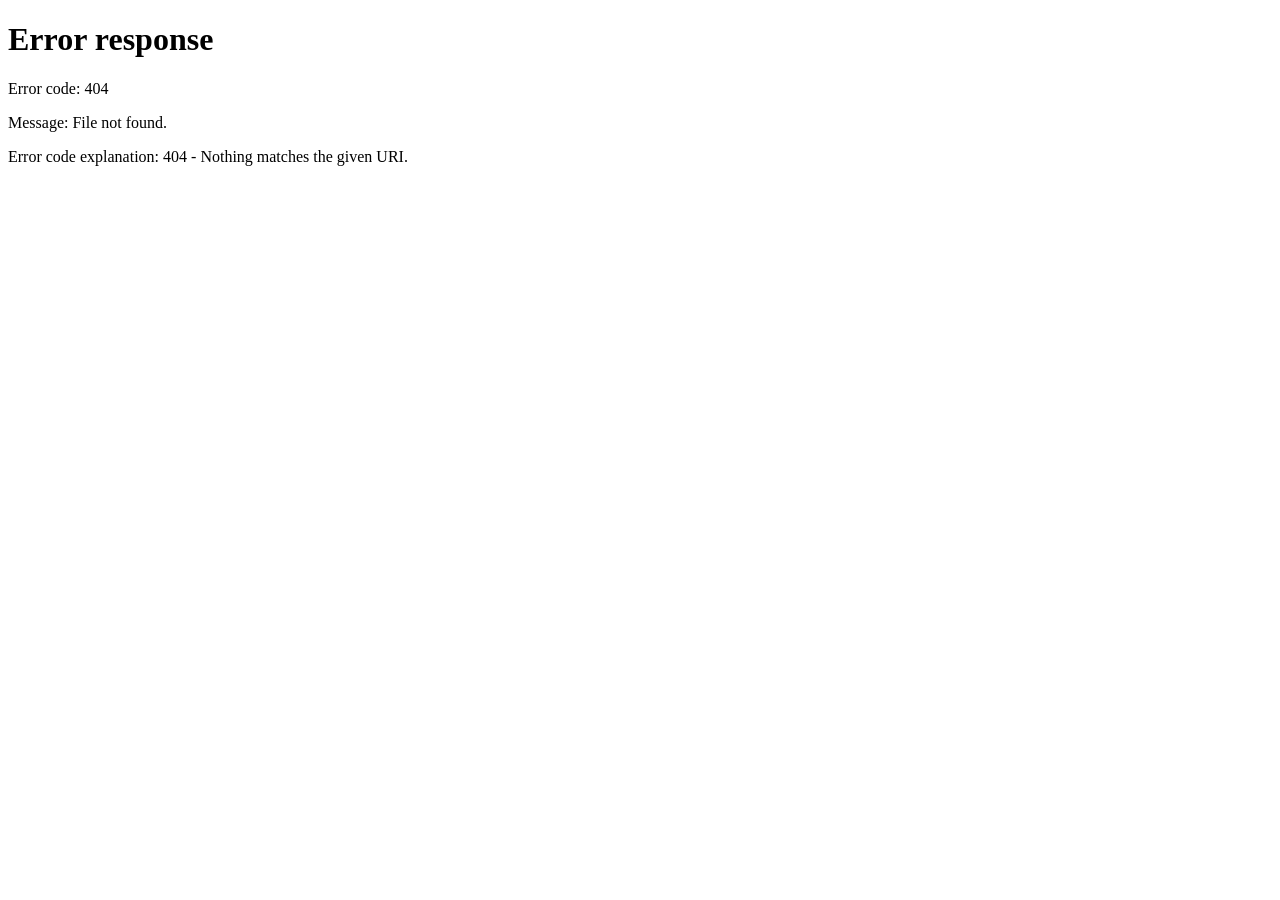
==== index.html @ 5d64e77b "Add index.html" ====
<!doctype html>
<html lang="zh-CN">
  <head>
    <meta charset="UTF-8" />
    <meta name="viewport" content="width=device-width, initial-scale=1.0, viewport-fit=cover" />
    <meta name="theme-color" content="#f4efe5" />
    <meta name="apple-mobile-web-app-capable" content="yes" />
    <title>形近句 · 双端云端版</title>
    <link rel="manifest" href="manifest.webmanifest" />
    <link rel="icon" href="icon.svg" type="image/svg+xml" />
    <link rel="apple-touch-icon" href="icon-192.png" />
    <link rel="stylesheet" href="styles.css" />
    <link rel="stylesheet" href="cloud.css" />
  </head>
  <body>
    <svg class="svg-sprite" aria-hidden="true">
      <symbol id="icon-cards" viewBox="0 0 24 24">
        <rect x="4" y="3" width="15" height="17" rx="3"></rect>
        <path d="M8 7h7M8 11h7M8 15h4"></path>
        <path d="M18 7h2a2 2 0 0 1 2 2v9a3 3 0 0 1-3 3H9"></path>
      </symbol>
      <symbol id="icon-image" viewBox="0 0 24 24">
        <rect x="3" y="4" width="18" height="16" rx="3"></rect>
        <circle cx="8.5" cy="9" r="1.5"></circle>
        <path d="m5 18 5-5 4 4 2-2 3 3"></path>
      </symbol>
      <symbol id="icon-spark" viewBox="0 0 24 24">
        <path d="m12 3 1.8 5.2L19 10l-5.2 1.8L12 17l-1.8-5.2L5 10l5.2-1.8L12 3Z"></path>
        <path d="m19 16 .8 2.2L22 19l-2.2.8L19 22l-.8-2.2L16 19l2.2-.8L19 16Z"></path>
      </symbol>
      <symbol id="icon-search" viewBox="0 0 24 24">
        <circle cx="11" cy="11" r="7"></circle>
        <path d="m20 20-4-4"></path>
      </symbol>
      <symbol id="icon-plus" viewBox="0 0 24 24"><path d="M12 5v14M5 12h14"></path></symbol>
      <symbol id="icon-star" viewBox="0 0 24 24">
        <path d="m12 3 2.8 5.7 6.2.9-4.5 4.4 1.1 6.2L12 17.3l-5.6 2.9 1.1-6.2L3 9.6l6.2-.9L12 3Z"></path>
      </symbol>
      <symbol id="icon-volume" viewBox="0 0 24 24">
        <path d="M4 10v4h4l5 4V6L8 10H4Z"></path>
        <path d="M16 9a4 4 0 0 1 0 6M18.5 6.5a8 8 0 0 1 0 11"></path>
      </symbol>
      <symbol id="icon-refresh" viewBox="0 0 24 24">
        <path d="M20 7v5h-5"></path>
        <path d="M18.2 16a8 8 0 1 1 .7-7.3L20 12"></path>
      </symbol>
      <symbol id="icon-check" viewBox="0 0 24 24"><path d="m5 12 4 4L19 6"></path></symbol>
      <symbol id="icon-edit" viewBox="0 0 24 24">
        <path d="m4 20 4.3-1 10.6-10.6a2.1 2.1 0 0 0-3-3L5.3 16 4 20Z"></path>
        <path d="m14.5 6.8 3 3"></path>
      </symbol>
      <symbol id="icon-arrow" viewBox="0 0 24 24"><path d="M5 12h14M14 7l5 5-5 5"></path></symbol>
      <symbol id="icon-close" viewBox="0 0 24 24"><path d="m6 6 12 12M18 6 6 18"></path></symbol>
      <symbol id="icon-trash" viewBox="0 0 24 24">
        <path d="M4 7h16M9 7V4h6v3M7 7l1 13h8l1-13M10 11v5M14 11v5"></path>
      </symbol>
      <symbol id="icon-cloud" viewBox="0 0 24 24">
        <path d="M7 18h10a4 4 0 0 0 .7-7.9A6 6 0 0 0 6.2 9 4.5 4.5 0 0 0 7 18Z"></path>
        <path d="m9 14 2 2 4-4"></path>
      </symbol>
    </svg>

    <div class="app-shell">
      <aside class="sidebar">
        <a class="brand" href="#" data-nav="library" aria-label="返回记忆卡片">
          <span class="brand-mark"><span>Aa</span></span>
          <span><strong>形近句</strong><small>CLOUD STUDIO</small></span>
        </a>
        <nav class="main-nav">
          <button class="nav-item active" data-nav="library">
            <svg><use href="#icon-cards"></use></svg><span>记忆卡片</span>
          </button>
          <button class="nav-item readonly-hide" data-nav="import">
            <svg><use href="#icon-image"></use></svg><span>拍照识别</span>
          </button>
          <button class="nav-item" id="reviewNav">
            <svg><use href="#icon-spark"></use></svg><span>快速复习</span>
          </button>
        </nav>
        <div class="sidebar-note">
          <div class="note-pin"></div>
          <span>今日学习计划</span>
          <strong><span id="goalDone">0</span> / <span id="goalTarget">20</span> 组</strong>
          <button class="goal-edit-button readonly-hide" id="dailyGoalButton" type="button">设置</button>
          <div class="mini-progress"><i id="goalProgress"></i></div>
          <small id="goalMessage">正在计算今日进度…</small>
        </div>
        <div class="sidebar-bottom">
          <div class="local-status">
            <span class="status-dot"></span>
            <div><strong id="cloudStatus">正在连接云端…</strong><small>电脑和手机使用同一个词库</small></div>
          </div>
          <button class="exit-button" id="logoutButton">退出登录</button>
        </div>
      </aside>

      <main class="main-content">
        <header class="topbar">
          <div class="mobile-brand">
            <span class="brand-mark"><span>Aa</span></span><strong>形近句</strong>
          </div>
          <label class="search-box">
            <svg><use href="#icon-search"></use></svg>
            <input id="searchInput" type="search" placeholder="搜索单词、释义…" autocomplete="off" />
          </label>
          <div class="topbar-actions">
            <button class="icon-button" id="syncButton" title="从云端同步">
              <svg><use href="#icon-refresh"></use></svg>
            </button>
            <button class="primary-button compact readonly-hide" id="newGroupButton">
              <svg><use href="#icon-plus"></use></svg><span>新建记忆句</span>
            </button>
          </div>
        </header>

        <div class="readonly-banner" id="readonlyBanner" hidden>
          <svg><use href="#icon-check"></use></svg>
          <div><strong>访客练习模式</strong><span>可以查看和自测，但不能修改词卡、记录掌握状态或上传图片。</span></div>
        </div>

        <section class="view active" id="libraryView">
          <div class="hero">
            <div class="hero-copy">
              <span class="eyebrow">CLOUD MEMORY LIBRARY · <b id="heroCount">0</b> 组形近词</span>
              <h1>电脑和手机，<br /><em>共用一个记忆库。</em></h1>
              <p>场景记忆、云端同步、手机拍照识别。电脑关机后，词库仍在云端。</p>
              <div class="hero-actions">
                <button class="primary-button" id="heroReviewButton">
                  开始今日复习<svg><use href="#icon-arrow"></use></svg>
                </button>
                <button class="text-button readonly-hide" data-nav="import">
                  上传一张词图<svg><use href="#icon-arrow"></use></svg>
                </button>
              </div>
            </div>
            <div class="hero-card">
              <span class="tape"></span>
              <div class="hero-card-head"><span>SYNCED NOTE</span><b>01</b></div>
              <p class="hand-line">先分清，再记住。</p>
              <div class="sample-pair">
                <span><i>counsel</i><small>劝告</small></span><b>vs.</b>
                <span><i>conceal</i><small>隐藏</small></span>
              </div>
              <p class="hero-tip">“律师先<b>劝</b>他，再把证据<b>藏</b>起来。”</p>
              <div class="scribble">在哪台设备打开，都是同一页笔记。</div>
            </div>
          </div>

          <div class="stats-strip">
            <div class="stat">
              <span class="stat-icon warm"><svg><use href="#icon-cards"></use></svg></span>
              <div><strong id="statGroups">0</strong><small>组形近词</small></div>
            </div>
            <div class="stat">
              <span class="stat-icon green"><svg><use href="#icon-spark"></use></svg></span>
              <div><strong id="statToday">0 / 20</strong><small>今日完成</small></div>
            </div>
            <div class="stat">
              <span class="stat-icon blue"><svg><use href="#icon-check"></use></svg></span>
              <div><strong id="statMastered">0</strong><small>已经掌握</small></div>
            </div>
            <div class="stat wide">
              <div><span class="small-label">LAST CLOUD SYNC</span><strong id="lastSyncText">正在连接</strong></div>
              <button class="round-button" id="quickSyncButton" title="同步">
                <svg><use href="#icon-cloud"></use></svg>
              </button>
            </div>
          </div>

          <div class="library-heading">
            <div><span class="section-kicker">MEMORY CARDS</span><h2>我的形近词组</h2></div>
            <div class="filter-row">
              <button class="filter active" data-filter="all">全部</button>
              <button class="filter" data-filter="due">待复习</button>
              <button class="filter" data-filter="learning">学习中</button>
              <button class="filter" data-filter="mastered">已掌握</button>
              <button class="filter" data-filter="favorite">已收藏</button>
            </div>
          </div>
          <div class="card-grid" id="cardGrid"></div>
          <div class="empty-state" id="emptyState" hidden>
            <span class="empty-icon"><svg><use href="#icon-search"></use></svg></span>
            <h3>没有找到符合条件的词卡</h3><p>换一个筛选条件，或上传新截图。</p>
          </div>
        </section>

        <section class="view" id="importView">
          <div class="page-heading">
            <div>
              <span class="eyebrow">PHONE OCR · CLOUD SYNC</span>
              <h1>拍照识别单词</h1>
              <p>图片识别在手机或电脑浏览器中完成，识别结果保存到云端共享词库。</p>
              <span class="source-profile-badge">已适配手机「不背单词」App 截图</span>
            </div>
          </div>

          <div class="import-layout cloud-import-layout">
            <div class="import-panel cloud-upload-panel">
              <div class="panel-title">
                <span class="step-number">01</span>
                <div><h2>选择截图</h2><p>支持一次选择多张图片。</p></div>
              </div>
              <input id="imageInput" class="hidden-file-input" type="file" accept="image/*" multiple />
              <button class="upload-dropzone" id="uploadButton">
                <span class="upload-icon"><svg><use href="#icon-image"></use></svg></span>
                <strong>拍照或从相册选择</strong>
                <small>图片会压缩后保存到你的云端词库</small>
              </button>
              <div class="ocr-progress-card" id="ocrProgress" hidden>
                <div><strong id="ocrStatus">准备识别…</strong><span id="ocrPercent">0%</span></div>
                <div class="ocr-progress"><i id="ocrProgressBar"></i></div>
              </div>
            </div>
            <div class="import-guide">
              <span class="guide-label">HOW IT WORKS</span>
              <ol>
                <li><b>本机识别</b><span>手机或电脑直接读取截图文字</span></li>
                <li><b>自动查词</b><span>校对拼写、释义与美式音标</span></li>
                <li><b>云端同步</b><span>另一台设备刷新即可看到</span></li>
              </ol>
              <div class="guide-doodle">小米 14 Pro 可直接添加到桌面。</div>
            </div>
          </div>

          <div class="cloud-correction-panel" id="correctionPanel" hidden>
            <div>
              <span class="section-kicker">AUTO CORRECTION</span>
              <h2>本次自动改正清单</h2>
              <p id="correctionSummary">暂无改正。</p>
            </div>
            <button class="soft-button" id="toggleCorrectionsButton">查看清单</button>
          </div>
        </section>
      </main>
    </div>

    <div class="modal-backdrop" id="editModal" hidden>
      <section class="modal-card edit-modal-card" role="dialog" aria-modal="true">
        <div class="modal-header">
          <div><span class="section-kicker">MAKE IT YOURS</span><h2 id="editModalTitle">新建一组记忆句</h2></div>
          <button class="icon-button modal-close" data-close="editModal" aria-label="关闭">
            <svg><use href="#icon-close"></use></svg>
          </button>
        </div>
        <form id="groupForm">
          <input type="hidden" id="editGroupId" />
          <div class="form-row two">
            <label><span>当前要记的词</span><input id="mainWordInput" required placeholder="例如 conceal" /></label>
            <label><span>美式音标（可不填）</span><input id="phoneticInput" placeholder="例如 /kənˈsiːl/" /></label>
          </div>
          <div class="word-editor-head"><span>形近词与释义</span><small>选择左侧圆点作为当前词</small></div>
          <div class="word-editor" id="wordEditor"></div>
          <label class="custom-sentence-field">
            <span>自己的记忆句（可不填）</span>
            <textarea id="customSentenceInput" rows="3" placeholder="不填则自动生成生活场景。"></textarea>
          </label>
          <div class="modal-footer">
            <button type="button" class="danger-text-button" id="deleteGroupButton" hidden>
              <svg><use href="#icon-trash"></use></svg>删除这组
            </button>
            <div class="footer-actions">
              <button type="button" class="soft-button" data-close="editModal">取消</button>
              <button type="submit" class="primary-button">保存到云端</button>
            </div>
          </div>
        </form>
      </section>
    </div>

    <div class="modal-backdrop review-backdrop" id="reviewModal" hidden>
      <section class="review-card" role="dialog" aria-modal="true">
        <div class="review-top">
          <div><span class="section-kicker">QUICK RECALL</span><h2>先想意思，再揭晓</h2></div>
          <div class="review-progress-wrap">
            <span id="reviewProgressText">1 / 3</span>
            <div class="review-progress"><i id="reviewProgressBar"></i></div>
          </div>
          <button class="icon-button modal-close" data-close="reviewModal" aria-label="结束">
            <svg><use href="#icon-close"></use></svg>
          </button>
        </div>
        <div class="review-body" id="reviewBody"></div>
      </section>
    </div>

    <div class="modal-backdrop" id="correctionModal" hidden>
      <section class="modal-card correction-modal-card" role="dialog" aria-modal="true">
        <div class="modal-header">
          <div><span class="section-kicker">AUTO CORRECTION</span><h2>自动查词改正清单</h2></div>
          <button class="icon-button modal-close" data-close="correctionModal" aria-label="关闭">
            <svg><use href="#icon-close"></use></svg>
          </button>
        </div>
        <div class="correction-summary" id="correctionModalSummary"></div>
        <div class="correction-list" id="correctionList"></div>
      </section>
    </div>

    <div class="modal-backdrop" id="goalModal" hidden>
      <section class="modal-card goal-modal-card" role="dialog" aria-modal="true">
        <div class="modal-header">
          <div><span class="section-kicker">DAILY PLAN</span><h2>设置每天完成量</h2></div>
          <button class="icon-button modal-close" data-close="goalModal" aria-label="关闭">
            <svg><use href="#icon-close"></use></svg>
          </button>
        </div>
        <form id="goalForm">
          <p class="goal-modal-intro">目标会同步到电脑和手机。完成后仍可以继续自由复习。</p>
          <label class="goal-number-field">
            <span>每天完成多少组形近词？</span>
            <div><input id="goalInput" type="number" min="5" max="200" step="1" required /><em>组</em></div>
          </label>
          <div class="goal-presets">
            <button type="button" data-goal-preset="10">10 组</button>
            <button type="button" data-goal-preset="20">20 组</button>
            <button type="button" data-goal-preset="30">30 组</button>
            <button type="button" data-goal-preset="50">50 组</button>
          </div>
          <div class="modal-footer">
            <button type="button" class="soft-button" data-close="goalModal">取消</button>
            <button type="submit" class="primary-button">保存今日计划</button>
          </div>
        </form>
      </section>
    </div>

    <div class="toast" id="toast" role="status" aria-live="polite"></div>
    <script src="cloud-config.js"></script>
    <script src="vendor/tesseract/tesseract.min.js"></script>
    <script src="app.js" defer></script>
  </body>
</html>
---- cloud.css ----
.cloud-import-layout {
  grid-template-columns: minmax(0, 1.4fr) minmax(270px, 0.7fr);
}

.cloud-upload-panel {
  min-height: 330px;
}

.hidden-file-input {
  position: absolute;
  width: 1px;
  height: 1px;
  overflow: hidden;
  opacity: 0;
  pointer-events: none;
}

.upload-dropzone {
  display: grid;
  place-items: center;
  width: 100%;
  min-height: 190px;
  margin-top: 22px;
  padding: 24px;
  border: 1px dashed #b9c9bf;
  border-radius: 16px;
  color: #656860;
  background:
    radial-gradient(circle at 80% 10%, rgba(31, 92, 80, 0.08), transparent 12rem),
    #f8f5ec;
  cursor: pointer;
  text-align: center;
  transition: border 160ms ease, transform 160ms ease, background 160ms ease;
}

.upload-dropzone:hover {
  border-color: var(--green);
  background: var(--green-pale);
  transform: translateY(-2px);
}

.upload-dropzone:disabled {
  cursor: wait;
  opacity: 0.65;
}

.upload-icon {
  display: grid;
  place-items: center;
  width: 52px;
  height: 52px;
  margin-bottom: 13px;
  border-radius: 50%;
  color: var(--green);
  background: var(--green-soft);
}

.upload-icon svg {
  width: 24px;
  height: 24px;
}

.upload-dropzone strong {
  font-size: 13px;
}

.upload-dropzone small {
  margin-top: 6px;
  color: #8d887f;
  font-size: 9px;
}

.ocr-progress-card {
  margin-top: 15px;
  padding: 13px 15px;
  border: 1px solid #dfd7ca;
  border-radius: 11px;
  background: #fffdf8;
}

.ocr-progress-card > div:first-child {
  display: flex;
  justify-content: space-between;
  gap: 14px;
  margin-bottom: 8px;
  color: #6e7068;
  font-size: 9px;
}

.ocr-progress {
  height: 5px;
  overflow: hidden;
  border-radius: 99px;
  background: #e9e2d7;
}

.ocr-progress i {
  display: block;
  width: 0;
  height: 100%;
  border-radius: inherit;
  background: var(--green);
  transition: width 180ms ease;
}

.cloud-correction-panel {
  display: flex;
  align-items: center;
  justify-content: space-between;
  gap: 18px;
  margin-top: 22px;
  padding: 20px 22px;
  border: 1px solid #d8d0c2;
  border-radius: 17px;
  background: rgba(255, 253, 247, 0.84);
}

.cloud-correction-panel h2 {
  margin: 5px 0 4px;
  font-family: var(--serif-en);
  font-size: 22px;
  font-weight: 500;
}

.cloud-correction-panel p {
  margin: 0;
  color: var(--muted);
  font-size: 9px;
}

.sync-saving {
  color: #a2743e !important;
}

.sync-saved {
  color: var(--green) !important;
}

.mastery-status.mastery-new {
  color: #7a7770;
  background: #eee9df;
}

.mastery-status.mastery-learning {
  color: #9b5b35;
  background: #f6e3ce;
}

.mastery-status.mastery-familiar {
  color: #426b8c;
  background: #e4edf5;
}

.mastery-status.mastery-mastered {
  color: var(--green);
  background: var(--green-soft);
}

.learn-button {
  color: var(--green);
  background: var(--green-pale);
  font-weight: 700;
}

.learn-button:hover {
  background: var(--green-soft);
}

.goal-edit-button {
  position: absolute;
  right: 12px;
  top: 12px;
  padding: 3px 7px;
  border: 1px solid rgba(122, 109, 83, 0.25);
  border-radius: 99px;
  color: #7d7258;
  background: rgba(255, 253, 247, 0.6);
  cursor: pointer;
  font-size: 8px;
}

.goal-edit-button:hover {
  color: var(--green);
  border-color: rgba(31, 92, 80, 0.35);
}

.readonly-mode .readonly-hide {
  display: none !important;
}

.readonly-banner {
  display: flex;
  align-items: center;
  gap: 11px;
  margin-bottom: 14px;
  padding: 11px 14px;
  border: 1px solid #cfded4;
  border-radius: 12px;
  color: var(--green);
  background: var(--green-pale);
}

.readonly-banner svg {
  width: 17px;
  height: 17px;
  flex: 0 0 auto;
}

.readonly-banner strong,
.readonly-banner span {
  display: block;
}

.readonly-banner strong {
  font-size: 10px;
}

.readonly-banner span {
  margin-top: 2px;
  color: #758078;
  font-size: 8px;
}

.goal-modal-card {
  width: min(500px, 100%);
}

#goalForm {
  padding: 21px 26px 24px;
}

.goal-modal-intro {
  margin: 0 0 18px;
  color: var(--muted);
  font-size: 10px;
  line-height: 1.65;
}

.goal-number-field {
  display: block;
}

.goal-number-field > span {
  display: block;
  margin-bottom: 8px;
  color: #62645d;
  font-size: 10px;
  font-weight: 700;
}

.goal-number-field > div {
  display: flex;
  align-items: center;
  overflow: hidden;
  border: 1px solid #d8d1c3;
  border-radius: 10px;
  background: #fffdf8;
}

.goal-number-field input {
  min-width: 0;
  height: 46px;
  flex: 1;
  padding: 0 13px;
  border: 0;
  outline: 0;
  color: var(--ink);
  background: transparent;
  font-size: 16px;
  font-weight: 700;
}

.goal-number-field em {
  padding: 0 14px;
  color: #8b877e;
  font-size: 10px;
  font-style: normal;
}

.goal-presets {
  display: grid;
  grid-template-columns: repeat(4, 1fr);
  gap: 7px;
  margin-top: 10px;
}

.goal-presets button {
  min-height: 36px;
  border: 1px solid #ddd5c7;
  border-radius: 9px;
  color: #6e7068;
  background: #f7f3ea;
  cursor: pointer;
  font-size: 9px;
}

.goal-presets button:hover {
  color: var(--green);
  border-color: rgba(31, 92, 80, 0.35);
  background: var(--green-pale);
}

.learn-session {
  min-height: 510px;
  display: flex;
  flex-direction: column;
}

.learn-session-meta {
  display: flex;
  align-items: center;
  justify-content: space-between;
  gap: 12px;
  margin-bottom: 8px;
  color: #837f76;
  font-size: 9px;
}

.learn-word-stage {
  display: grid;
  place-items: center;
  min-height: 330px;
  padding: 30px 18px;
  text-align: center;
}

.learn-word-stage .recall-word {
  margin-top: 8px;
}

.learn-word-stage .recall-word h3 {
  font-size: clamp(52px, 8vw, 82px);
}

.learn-word-stage .recall-prompt {
  margin: 2px 0 0;
}

.learn-hint {
  max-width: 470px;
  margin: 22px auto 18px;
  color: #8a867d;
  font-size: 10px;
  line-height: 1.65;
}

.reveal-answer-button {
  min-width: 180px;
}

.review-meaning-options {
  width: min(620px, 100%);
  margin-top: 12px;
}

.review-meaning-options .meaning-option {
  min-height: 62px;
}

.answer-feedback {
  margin: 10px 14px 0;
  padding: 15px 17px;
  border-radius: 12px;
  text-align: center;
}

.answer-feedback strong,
.answer-feedback span {
  display: block;
}

.answer-feedback strong {
  font-size: 12px;
}

.answer-feedback span {
  margin-top: 4px;
  font-size: 9px;
}

.correct-feedback {
  color: var(--green);
  background: var(--green-pale);
}

.wrong-feedback {
  color: #9a4c3d;
  background: var(--coral-pale);
}

.wrong-answer-footer {
  display: flex;
  align-items: center;
  justify-content: space-between;
  gap: 14px;
  margin: 18px 14px 0;
  padding-top: 15px;
  border-top: 1px solid #e4ddd1;
  color: #8a857b;
  font-size: 9px;
}

.learn-answer-panel {
  animation: answer-in 220ms ease both;
}

@keyframes answer-in {
  from {
    opacity: 0;
    transform: translateY(10px);
  }
  to {
    opacity: 1;
    transform: translateY(0);
  }
}

.learn-answer-panel .main-memory-block {
  margin-top: 4px;
}

.mastery-rating {
  margin: 18px 14px 0;
  padding-top: 16px;
  border-top: 1px solid #e4ddd1;
}

.mastery-rating-title {
  display: flex;
  align-items: baseline;
  justify-content: space-between;
  gap: 12px;
  margin-bottom: 10px;
  color: #5f625b;
  font-size: 11px;
  font-weight: 700;
}

.mastery-rating-title small {
  color: #969087;
  font-size: 8px;
  font-weight: 400;
}

.rating-buttons {
  display: grid;
  grid-template-columns: repeat(3, 1fr);
  gap: 8px;
}

.rating-button {
  display: flex;
  flex-direction: column;
  align-items: flex-start;
  gap: 4px;
  min-height: 62px;
  padding: 11px 12px;
  border: 1px solid #ded6c9;
  border-radius: 11px;
  color: #666861;
  background: #f8f4eb;
  cursor: pointer;
  text-align: left;
}

.rating-button strong {
  font-size: 10px;
}

.rating-button span {
  color: #969087;
  font-size: 8px;
}

.rating-button:hover {
  transform: translateY(-1px);
}

.rating-again:hover {
  border-color: #dca08f;
  background: #f9e6e0;
}

.rating-hard:hover {
  border-color: #d7ba79;
  background: #fbf0d7;
}

.rating-good:hover {
  border-color: #84aa98;
  background: var(--green-pale);
}

.contrast-panel {
  margin: 13px 14px 0;
  padding: 13px;
  border: 1px solid #d8d0c2;
  border-radius: 13px;
  background: #fbf8f0;
}

.main-memory-block {
  border-color: #d8cfbd;
  background:
    linear-gradient(105deg, rgba(231, 194, 90, 0.11), transparent 55%),
    #fbf6e9;
}

.memory-example-en {
  font-family: var(--serif-en);
  font-size: 14px;
  line-height: 1.8;
}

.memory-example-cn {
  margin-top: 7px;
  padding-top: 7px;
  border-top: 1px dashed #ddd1bd;
  color: #77746c;
  font-size: 9px;
  line-height: 1.6;
}

.contrast-panel-head {
  display: flex;
  align-items: baseline;
  justify-content: space-between;
  gap: 12px;
  padding-bottom: 9px;
  border-bottom: 1px dashed #ddd3c3;
}

.contrast-panel-head span {
  color: #9a6f3f;
  font-size: 8px;
  font-weight: 800;
  letter-spacing: 0.12em;
}

.contrast-panel-head strong {
  color: #4e514a;
  font-size: 10px;
  text-align: right;
}

.contrast-note {
  margin: 9px 0;
  color: #77766e;
  font-size: 9px;
  line-height: 1.6;
}

.contrast-items {
  display: grid;
  grid-template-columns: repeat(2, minmax(0, 1fr));
  gap: 7px;
}

.contrast-item {
  min-width: 0;
  padding: 9px 10px;
  border-radius: 9px;
  background: #f3eee4;
}

.contrast-word-row {
  display: flex;
  align-items: baseline;
  justify-content: space-between;
  gap: 7px;
}

.contrast-word-row b {
  color: var(--green);
  font-family: var(--serif-en);
  font-size: 13px;
}

.contrast-pos {
  flex: 0 0 auto;
  padding: 1px 5px;
  border-radius: 99px;
  color: #8b5c32;
  background: #efe4cf;
  font-size: 7px;
  font-style: normal;
  font-weight: 700;
}

.contrast-word-row span {
  overflow: hidden;
  color: #77766e;
  font-size: 8px;
  text-overflow: ellipsis;
  white-space: nowrap;
}

.contrast-clue,
.contrast-example {
  margin: 5px 0 0;
  color: #6d6e66;
  font-size: 8px;
  line-height: 1.5;
}

.contrast-item code {
  display: block;
  margin-top: 6px;
  padding: 4px 6px;
  overflow: hidden;
  border-radius: 5px;
  color: #8b5c32;
  background: #fffaf0;
  font-family: Consolas, monospace;
  font-size: 8px;
  text-overflow: ellipsis;
  white-space: nowrap;
}

.contrast-example {
  color: #7c7870;
  font-family: var(--serif-en);
  font-size: 9px;
}

.contrast-example-cn {
  margin: 3px 0 0;
  color: #77746c;
  font-size: 8px;
  line-height: 1.45;
}

.cloud-card-image {
  width: 34px;
  height: 44px;
  border: 1px solid #ded6c8;
  border-radius: 4px;
  object-fit: cover;
  object-position: top;
}

.mobile-install-tip {
  display: none;
  margin-top: 14px;
  padding: 11px 13px;
  border-radius: 10px;
  color: #645f55;
  background: #f9f0d6;
  font-size: 9px;
  line-height: 1.6;
}

@media (max-width: 780px) {
  .sidebar {
    bottom: 62px;
  }

  .main-content {
    padding-bottom: 155px;
  }

  .cloud-import-layout {
    grid-template-columns: 1fr;
  }

  .cloud-correction-panel {
    align-items: stretch;
    flex-direction: column;
  }

  .mobile-install-tip {
    display: block;
  }

  .contrast-items {
    grid-template-columns: 1fr;
  }

  .review-body {
    min-height: 520px;
  }

  .learn-word-stage {
    min-height: 300px;
  }

  .rating-buttons {
    grid-template-columns: 1fr;
  }

  .rating-button {
    min-height: 52px;
  }

  .wrong-answer-footer {
    align-items: stretch;
    flex-direction: column;
  }

  #goalForm {
    padding-right: 20px;
    padding-left: 20px;
  }

  .correction-row {
    grid-template-columns: 1fr 1fr;
  }
}
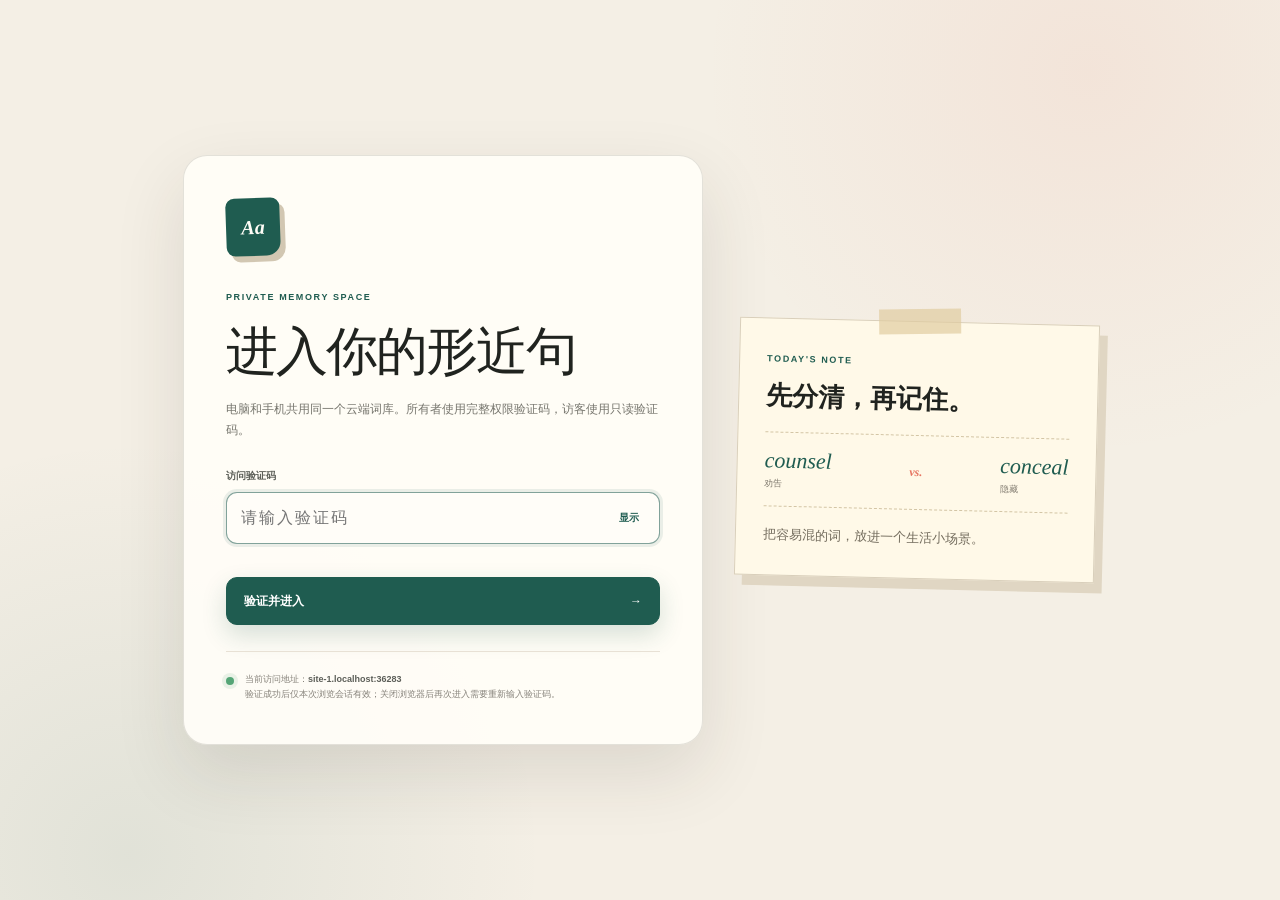
==== commit eaad6173: "Publish index.html" ====
--- a/index.html
+++ b/index.html
@@ -126,7 +126,7 @@
               <p>场景记忆、云端同步、手机拍照识别。电脑关机后，词库仍在云端。</p>
               <div class="hero-actions">
                 <button class="primary-button" id="heroReviewButton">
-                  开始今日复习<svg><use href="#icon-arrow"></use></svg>
+                  <span id="heroReviewLabel">开始今日复习</span><svg><use href="#icon-arrow"></use></svg>
                 </button>
                 <button class="text-button readonly-hide" data-nav="import">
                   上传一张词图<svg><use href="#icon-arrow"></use></svg>
--- a/styles.css
+++ b/styles.css
@@ -0,0 +1,2489 @@
+:root {
+  --paper: #f4efe5;
+  --paper-deep: #ebe4d6;
+  --card: #fffdf7;
+  --ink: #20231f;
+  --muted: #77766e;
+  --line: #ded7c9;
+  --green: #1f5c50;
+  --green-soft: #dcebe4;
+  --green-pale: #edf5ef;
+  --coral: #e67561;
+  --coral-pale: #f8e4dc;
+  --blue: #6b8fb2;
+  --yellow: #e7c25a;
+  --shadow: 0 18px 50px rgba(58, 50, 38, 0.08);
+  --serif-en: Georgia, "Times New Roman", serif;
+  --sans: "Microsoft YaHei UI", "PingFang SC", "Noto Sans SC", Arial, sans-serif;
+}
+
+* {
+  box-sizing: border-box;
+}
+
+html {
+  scroll-behavior: smooth;
+}
+
+body {
+  margin: 0;
+  min-width: 320px;
+  color: var(--ink);
+  font-family: var(--sans);
+  background:
+    radial-gradient(circle at 82% 8%, rgba(230, 117, 97, 0.08), transparent 22rem),
+    radial-gradient(circle at 20% 95%, rgba(52, 110, 94, 0.08), transparent 24rem),
+    var(--paper);
+}
+
+body::before {
+  position: fixed;
+  inset: 0;
+  z-index: -1;
+  pointer-events: none;
+  content: "";
+  opacity: 0.32;
+  background-image: url("data:image/svg+xml,%3Csvg xmlns='http://www.w3.org/2000/svg' width='80' height='80' viewBox='0 0 80 80'%3E%3Cfilter id='n'%3E%3CfeTurbulence type='fractalNoise' baseFrequency='.75' numOctaves='3' stitchTiles='stitch'/%3E%3C/filter%3E%3Crect width='100%25' height='100%25' filter='url(%23n)' opacity='.04'/%3E%3C/svg%3E");
+}
+
+button,
+input,
+textarea {
+  font: inherit;
+}
+
+button {
+  color: inherit;
+}
+
+button,
+a {
+  -webkit-tap-highlight-color: transparent;
+}
+
+button:focus-visible,
+input:focus-visible,
+textarea:focus-visible {
+  outline: 3px solid rgba(31, 92, 80, 0.22);
+  outline-offset: 2px;
+}
+
+.svg-sprite {
+  position: absolute;
+  width: 0;
+  height: 0;
+  overflow: hidden;
+}
+
+svg {
+  width: 20px;
+  height: 20px;
+  fill: none;
+  stroke: currentColor;
+  stroke-width: 1.8;
+  stroke-linecap: round;
+  stroke-linejoin: round;
+}
+
+.app-shell {
+  display: grid;
+  grid-template-columns: 236px minmax(0, 1fr);
+  min-height: 100vh;
+}
+
+.sidebar {
+  position: sticky;
+  top: 0;
+  height: 100vh;
+  padding: 28px 20px 20px;
+  border-right: 1px solid rgba(102, 94, 79, 0.12);
+  background: rgba(244, 239, 229, 0.78);
+  backdrop-filter: blur(18px);
+  display: flex;
+  flex-direction: column;
+}
+
+.brand {
+  display: flex;
+  align-items: center;
+  gap: 12px;
+  color: inherit;
+  text-decoration: none;
+  padding: 0 8px;
+}
+
+.brand-mark {
+  position: relative;
+  width: 44px;
+  height: 48px;
+  display: grid;
+  place-items: center;
+  flex: 0 0 auto;
+  border-radius: 8px 8px 12px 8px;
+  color: #f9f6ed;
+  background: var(--green);
+  transform: rotate(-2deg);
+  box-shadow: 4px 5px 0 #c8bda7;
+}
+
+.brand-mark::after {
+  position: absolute;
+  right: -3px;
+  top: 8px;
+  width: 5px;
+  height: 24px;
+  content: "";
+  border-radius: 4px;
+  background: var(--coral);
+}
+
+.brand-mark span {
+  font-family: var(--serif-en);
+  font-size: 17px;
+  font-style: italic;
+  font-weight: 700;
+}
+
+.brand strong {
+  display: block;
+  font-size: 20px;
+  letter-spacing: 0.06em;
+}
+
+.brand small {
+  display: block;
+  margin-top: 3px;
+  color: var(--muted);
+  font-size: 8px;
+  font-weight: 700;
+  letter-spacing: 0.18em;
+}
+
+.main-nav {
+  display: grid;
+  gap: 7px;
+  margin-top: 46px;
+}
+
+.nav-item {
+  position: relative;
+  display: flex;
+  align-items: center;
+  gap: 12px;
+  width: 100%;
+  padding: 12px 14px;
+  border: 0;
+  border-radius: 12px;
+  color: #686960;
+  background: transparent;
+  cursor: pointer;
+  text-align: left;
+  transition: background 160ms ease, color 160ms ease, transform 160ms ease;
+}
+
+.nav-item:hover {
+  color: var(--ink);
+  background: rgba(255, 253, 247, 0.58);
+  transform: translateX(2px);
+}
+
+.nav-item.active {
+  color: var(--green);
+  font-weight: 700;
+  background: var(--card);
+  box-shadow: 0 8px 20px rgba(56, 50, 41, 0.06);
+}
+
+.nav-item.active::before {
+  position: absolute;
+  left: -20px;
+  width: 4px;
+  height: 24px;
+  content: "";
+  border-radius: 0 4px 4px 0;
+  background: var(--green);
+}
+
+.nav-item svg {
+  width: 19px;
+  height: 19px;
+}
+
+.sidebar-note {
+  position: relative;
+  margin-top: 34px;
+  padding: 22px 17px 17px;
+  border: 1px solid #dfd6c5;
+  background: #fbf0cf;
+  box-shadow: 2px 3px 0 rgba(101, 86, 60, 0.08);
+  transform: rotate(-1deg);
+}
+
+.note-pin {
+  position: absolute;
+  left: 50%;
+  top: -8px;
+  width: 46px;
+  height: 14px;
+  background: rgba(255, 255, 255, 0.56);
+  transform: translateX(-50%) rotate(2deg);
+}
+
+.sidebar-note > span {
+  color: #7d7258;
+  font-size: 11px;
+  letter-spacing: 0.08em;
+}
+
+.sidebar-note strong {
+  display: block;
+  margin: 6px 0 12px;
+  font-size: 16px;
+}
+
+.sidebar-note small {
+  display: block;
+  margin-top: 12px;
+  color: #7f7868;
+  font-size: 10px;
+  line-height: 1.6;
+}
+
+.mini-progress {
+  height: 5px;
+  overflow: hidden;
+  border-radius: 99px;
+  background: rgba(96, 82, 51, 0.13);
+}
+
+.mini-progress i {
+  display: block;
+  width: 22%;
+  height: 100%;
+  border-radius: inherit;
+  background: var(--coral);
+  transition: width 400ms ease;
+}
+
+.sidebar-bottom {
+  margin-top: auto;
+}
+
+.local-status {
+  display: flex;
+  gap: 10px;
+  padding: 13px 10px;
+  border-top: 1px solid rgba(103, 96, 83, 0.12);
+}
+
+.status-dot {
+  width: 8px;
+  height: 8px;
+  margin-top: 5px;
+  flex: 0 0 auto;
+  border-radius: 50%;
+  background: #57a677;
+  box-shadow: 0 0 0 4px rgba(87, 166, 119, 0.13);
+}
+
+.local-status strong,
+.local-status small {
+  display: block;
+}
+
+.local-status strong {
+  font-size: 11px;
+}
+
+.local-status small {
+  margin-top: 3px;
+  color: var(--muted);
+  font-size: 9px;
+}
+
+.exit-button {
+  width: 100%;
+  padding: 9px;
+  border: 0;
+  color: #969088;
+  background: transparent;
+  cursor: pointer;
+  font-size: 10px;
+}
+
+.exit-button:hover {
+  color: var(--coral);
+}
+
+.main-content {
+  min-width: 0;
+  padding: 0 46px 60px;
+}
+
+.topbar {
+  position: sticky;
+  top: 0;
+  z-index: 10;
+  display: flex;
+  align-items: center;
+  justify-content: space-between;
+  gap: 24px;
+  height: 84px;
+  background: linear-gradient(to bottom, rgba(244, 239, 229, 0.97) 60%, rgba(244, 239, 229, 0));
+}
+
+.mobile-brand {
+  display: none;
+}
+
+.search-box {
+  display: flex;
+  align-items: center;
+  gap: 10px;
+  width: min(420px, 50%);
+  height: 42px;
+  padding: 0 13px;
+  border: 1px solid transparent;
+  border-radius: 12px;
+  color: #8b887f;
+  background: rgba(255, 253, 247, 0.66);
+  transition: border 160ms ease, background 160ms ease;
+}
+
+.search-box:focus-within {
+  border-color: #c9c0b1;
+  background: var(--card);
+}
+
+.search-box svg {
+  width: 17px;
+  height: 17px;
+}
+
+.search-box input {
+  min-width: 0;
+  flex: 1;
+  border: 0;
+  outline: 0;
+  color: var(--ink);
+  background: transparent;
+  font-size: 12px;
+}
+
+.search-box input::placeholder {
+  color: #9b978e;
+}
+
+.search-box kbd {
+  padding: 3px 6px;
+  border: 1px solid #ded8cb;
+  border-radius: 5px;
+  color: #969087;
+  background: #f8f4eb;
+  font-family: var(--sans);
+  font-size: 9px;
+}
+
+.topbar-actions {
+  display: flex;
+  align-items: center;
+  gap: 10px;
+}
+
+.icon-button,
+.round-button {
+  display: grid;
+  place-items: center;
+  border: 1px solid var(--line);
+  color: #6f7069;
+  background: rgba(255, 253, 247, 0.72);
+  cursor: pointer;
+  transition: transform 160ms ease, background 160ms ease, color 160ms ease;
+}
+
+.icon-button {
+  width: 40px;
+  height: 40px;
+  border-radius: 11px;
+}
+
+.icon-button:hover,
+.round-button:hover {
+  color: var(--green);
+  background: var(--card);
+  transform: translateY(-1px);
+}
+
+.icon-button svg,
+.round-button svg {
+  width: 18px;
+  height: 18px;
+}
+
+.primary-button,
+.soft-button {
+  display: inline-flex;
+  align-items: center;
+  justify-content: center;
+  gap: 9px;
+  min-height: 44px;
+  padding: 0 20px;
+  border-radius: 11px;
+  cursor: pointer;
+  font-weight: 700;
+  font-size: 12px;
+  transition: transform 160ms ease, box-shadow 160ms ease, background 160ms ease;
+}
+
+.primary-button {
+  border: 1px solid var(--green);
+  color: #fffdf7;
+  background: var(--green);
+  box-shadow: 0 8px 20px rgba(31, 92, 80, 0.18);
+}
+
+.primary-button:hover {
+  background: #174b41;
+  transform: translateY(-2px);
+  box-shadow: 0 12px 24px rgba(31, 92, 80, 0.22);
+}
+
+.primary-button.compact {
+  min-height: 40px;
+  padding: 0 16px;
+}
+
+.primary-button svg {
+  width: 16px;
+  height: 16px;
+}
+
+.soft-button {
+  border: 1px solid var(--line);
+  color: #66675f;
+  background: #f7f3ea;
+}
+
+.soft-button:hover {
+  background: #f0ebdf;
+}
+
+.view {
+  display: none;
+  animation: view-in 260ms ease both;
+}
+
+.view.active {
+  display: block;
+}
+
+@keyframes view-in {
+  from {
+    opacity: 0;
+    transform: translateY(8px);
+  }
+  to {
+    opacity: 1;
+    transform: translateY(0);
+  }
+}
+
+.hero {
+  position: relative;
+  display: grid;
+  grid-template-columns: minmax(0, 1fr) 360px;
+  gap: 64px;
+  align-items: center;
+  min-height: 340px;
+  padding: 34px 42px 30px;
+  overflow: hidden;
+  border: 1px solid rgba(94, 88, 74, 0.16);
+  border-radius: 26px;
+  background:
+    linear-gradient(115deg, rgba(255, 253, 247, 0.92), rgba(246, 240, 230, 0.72)),
+    var(--card);
+  box-shadow: var(--shadow);
+}
+
+.hero::before {
+  position: absolute;
+  right: 340px;
+  top: -130px;
+  width: 360px;
+  height: 360px;
+  content: "";
+  border: 1px dashed rgba(29, 89, 77, 0.15);
+  border-radius: 50%;
+}
+
+.hero::after {
+  position: absolute;
+  right: 25%;
+  bottom: -60px;
+  width: 250px;
+  height: 160px;
+  content: "";
+  border-radius: 50%;
+  background: rgba(230, 117, 97, 0.06);
+  filter: blur(1px);
+}
+
+.eyebrow,
+.section-kicker,
+.guide-label {
+  color: var(--green);
+  font-size: 10px;
+  font-weight: 800;
+  letter-spacing: 0.18em;
+}
+
+.hero h1,
+.page-heading h1 {
+  margin: 15px 0 15px;
+  font-family: var(--serif-en);
+  font-size: clamp(42px, 4.2vw, 66px);
+  font-weight: 500;
+  line-height: 1.06;
+  letter-spacing: -0.045em;
+}
+
+.hero h1 em {
+  position: relative;
+  color: var(--green);
+  font-style: normal;
+  white-space: nowrap;
+}
+
+.hero h1 em::after {
+  position: absolute;
+  left: 0;
+  bottom: -6px;
+  width: 100%;
+  height: 8px;
+  content: "";
+  border-radius: 50%;
+  background: rgba(231, 194, 90, 0.55);
+  clip-path: polygon(0 45%, 100% 0, 98% 72%, 2% 100%);
+}
+
+.hero-copy > p,
+.page-heading p {
+  max-width: 540px;
+  margin: 0;
+  color: #74756d;
+  font-size: 13px;
+  line-height: 1.8;
+}
+
+.hero-actions {
+  display: flex;
+  align-items: center;
+  gap: 22px;
+  margin-top: 28px;
+}
+
+.text-button {
+  display: inline-flex;
+  align-items: center;
+  gap: 7px;
+  padding: 8px 0;
+  border: 0;
+  color: #5f615b;
+  background: transparent;
+  cursor: pointer;
+  font-size: 11px;
+  font-weight: 700;
+}
+
+.text-button:hover {
+  color: var(--green);
+}
+
+.text-button svg {
+  width: 14px;
+  transition: transform 160ms ease;
+}
+
+.text-button:hover svg {
+  transform: translateX(3px);
+}
+
+.hero-card {
+  position: relative;
+  z-index: 1;
+  padding: 23px 24px 21px;
+  border: 1px solid #d9d0bf;
+  background: #fff9e8;
+  box-shadow: 7px 9px 0 #e1d8c6;
+  transform: rotate(1.4deg);
+}
+
+.tape {
+  position: absolute;
+  top: -12px;
+  left: 50%;
+  width: 76px;
+  height: 24px;
+  background: rgba(224, 204, 160, 0.65);
+  transform: translateX(-50%) rotate(-2deg);
+  clip-path: polygon(3% 10%, 100% 0, 97% 91%, 0 100%);
+}
+
+.hero-card-head {
+  display: flex;
+  justify-content: space-between;
+  padding-bottom: 13px;
+  border-bottom: 1px dashed #cfc2a6;
+  color: #79705d;
+  font-size: 9px;
+  font-weight: 800;
+  letter-spacing: 0.16em;
+}
+
+.hand-line {
+  margin: 16px 0 15px;
+  color: #3c423b;
+  font-family: "Kaiti SC", "STKaiti", serif;
+  font-size: 24px;
+  font-weight: 700;
+}
+
+.sample-pair {
+  display: flex;
+  align-items: center;
+  justify-content: space-between;
+  gap: 8px;
+  padding: 12px 0;
+}
+
+.sample-pair span {
+  display: flex;
+  flex-direction: column;
+  gap: 4px;
+}
+
+.sample-pair i {
+  color: var(--green);
+  font-family: var(--serif-en);
+  font-size: 23px;
+}
+
+.sample-pair small {
+  color: #7b766d;
+  font-size: 10px;
+}
+
+.sample-pair b {
+  color: var(--coral);
+  font-family: var(--serif-en);
+  font-size: 13px;
+  font-style: italic;
+}
+
+.hero-tip {
+  margin: 4px 0 0;
+  padding: 10px 12px;
+  border-left: 3px solid var(--coral);
+  color: #5d5c55;
+  background: rgba(230, 117, 97, 0.08);
+  font-size: 12px;
+  line-height: 1.65;
+}
+
+.hero-tip b {
+  color: var(--coral);
+}
+
+.scribble {
+  margin-top: 12px;
+  color: #817866;
+  font-family: "Kaiti SC", "STKaiti", serif;
+  font-size: 12px;
+  transform: rotate(-2deg);
+}
+
+.stats-strip {
+  display: grid;
+  grid-template-columns: repeat(3, minmax(130px, 0.7fr)) minmax(250px, 1.4fr);
+  gap: 1px;
+  margin: 18px 0 34px;
+  overflow: hidden;
+  border: 1px solid rgba(94, 88, 74, 0.14);
+  border-radius: 16px;
+  background: rgba(94, 88, 74, 0.1);
+}
+
+.stat {
+  display: flex;
+  align-items: center;
+  gap: 12px;
+  min-height: 82px;
+  padding: 15px 18px;
+  background: rgba(250, 247, 239, 0.88);
+}
+
+.stat-icon {
+  display: grid;
+  place-items: center;
+  width: 34px;
+  height: 34px;
+  border-radius: 10px;
+}
+
+.stat-icon svg {
+  width: 16px;
+  height: 16px;
+}
+
+.stat-icon.warm {
+  color: #a45643;
+  background: var(--coral-pale);
+}
+
+.stat-icon.green {
+  color: var(--green);
+  background: var(--green-soft);
+}
+
+.stat-icon.blue {
+  color: #466b8d;
+  background: #e3ebf3;
+}
+
+.stat strong,
+.stat small {
+  display: block;
+}
+
+.stat strong {
+  font-family: var(--serif-en);
+  font-size: 22px;
+  font-weight: 600;
+}
+
+.stat small {
+  margin-top: 3px;
+  color: var(--muted);
+  font-size: 9px;
+}
+
+.stat.wide {
+  justify-content: space-between;
+}
+
+.stat.wide strong {
+  margin-top: 6px;
+  font-family: var(--sans);
+  font-size: 11px;
+  font-weight: 600;
+}
+
+.small-label {
+  color: #8c877e;
+  font-size: 8px;
+  font-weight: 800;
+  letter-spacing: 0.15em;
+}
+
+.round-button {
+  width: 34px;
+  height: 34px;
+  border-radius: 50%;
+}
+
+.library-heading {
+  display: flex;
+  align-items: flex-end;
+  justify-content: space-between;
+  gap: 24px;
+  margin-bottom: 19px;
+}
+
+.library-heading h2,
+.panel-title h2,
+.modal-header h2,
+.review-top h2 {
+  margin: 6px 0 0;
+  font-family: var(--serif-en);
+  font-size: 26px;
+  font-weight: 500;
+  letter-spacing: -0.02em;
+}
+
+.filter-row {
+  display: flex;
+  gap: 4px;
+  padding: 4px;
+  border: 1px solid rgba(98, 91, 77, 0.13);
+  border-radius: 11px;
+  background: rgba(255, 253, 247, 0.5);
+}
+
+.filter {
+  padding: 7px 13px;
+  border: 0;
+  border-radius: 8px;
+  color: #838078;
+  background: transparent;
+  cursor: pointer;
+  font-size: 10px;
+}
+
+.filter.active {
+  color: var(--ink);
+  background: var(--card);
+  box-shadow: 0 3px 10px rgba(55, 49, 39, 0.07);
+  font-weight: 700;
+}
+
+.card-grid {
+  display: grid;
+  grid-template-columns: repeat(2, minmax(0, 1fr));
+  gap: 18px;
+}
+
+.memory-card {
+  position: relative;
+  display: flex;
+  flex-direction: column;
+  min-height: 400px;
+  overflow: hidden;
+  border: 1px solid rgba(93, 87, 73, 0.16);
+  border-radius: 20px;
+  background: rgba(255, 253, 247, 0.92);
+  box-shadow: 0 10px 28px rgba(58, 50, 38, 0.045);
+  transition: transform 180ms ease, box-shadow 180ms ease, border-color 180ms ease;
+}
+
+.memory-card:hover {
+  border-color: rgba(64, 103, 91, 0.25);
+  box-shadow: 0 18px 38px rgba(58, 50, 38, 0.08);
+  transform: translateY(-3px);
+}
+
+.memory-card.mastered {
+  background: rgba(247, 250, 245, 0.9);
+}
+
+.card-main {
+  padding: 20px 21px 16px;
+}
+
+.card-topline {
+  display: flex;
+  align-items: flex-start;
+  justify-content: space-between;
+  gap: 16px;
+}
+
+.word-heading {
+  display: flex;
+  align-items: baseline;
+  gap: 10px;
+  min-width: 0;
+}
+
+.word-heading h3 {
+  margin: 0;
+  font-family: var(--serif-en);
+  font-size: 34px;
+  font-weight: 600;
+  letter-spacing: -0.025em;
+  line-height: 1;
+  word-break: break-word;
+}
+
+.phonetic {
+  color: #8d8980;
+  font-family: var(--serif-en);
+  font-size: 11px;
+  white-space: nowrap;
+}
+
+.card-badges {
+  display: flex;
+  align-items: center;
+  gap: 5px;
+  flex: 0 0 auto;
+}
+
+.badge {
+  padding: 5px 8px;
+  border-radius: 99px;
+  color: var(--green);
+  background: var(--green-soft);
+  font-size: 8px;
+  font-weight: 700;
+  letter-spacing: 0.04em;
+}
+
+.badge.review {
+  color: #956142;
+  background: #f4e7d3;
+}
+
+.card-source-link {
+  display: flex;
+  align-items: center;
+  gap: 10px;
+  margin-top: 11px;
+  color: #89857c;
+  font-size: 9px;
+}
+
+.card-source-link img {
+  width: 32px;
+  height: 42px;
+  border: 1px solid #ded6c8;
+  border-radius: 4px;
+  object-fit: cover;
+  object-position: top;
+  cursor: zoom-in;
+}
+
+.sentence-block {
+  position: relative;
+  margin: 0 14px;
+  padding: 15px 17px;
+  border: 1px solid #e3d8c5;
+  border-radius: 12px;
+  background:
+    repeating-linear-gradient(0deg, transparent, transparent 27px, rgba(123, 112, 92, 0.06) 28px),
+    #fbf6e9;
+}
+
+.sentence-label {
+  display: flex;
+  align-items: center;
+  justify-content: space-between;
+  margin-bottom: 8px;
+  color: #8b806b;
+  font-size: 8px;
+  font-weight: 800;
+  letter-spacing: 0.14em;
+}
+
+.sentence-label span:last-child {
+  color: #b19762;
+  letter-spacing: 0;
+}
+
+.sentence-text {
+  color: #4f514b;
+  font-family: "Kaiti SC", "STKaiti", var(--sans);
+  font-size: 14px;
+  line-height: 1.9;
+}
+
+.word-token {
+  position: relative;
+  display: inline-block;
+  margin: 0 2px;
+  padding: 0 4px;
+  color: var(--green);
+  font-family: var(--serif-en);
+  font-size: 14px;
+  font-weight: 700;
+  text-decoration: underline;
+  text-decoration-color: rgba(230, 117, 97, 0.55);
+  text-decoration-thickness: 2px;
+  text-underline-offset: 3px;
+  background: rgba(231, 194, 90, 0.2);
+}
+
+.word-token.is-main {
+  color: #a64839;
+  background: var(--coral-pale);
+}
+
+.word-bank {
+  display: grid;
+  grid-template-columns: repeat(2, minmax(0, 1fr));
+  gap: 7px;
+  margin: 13px 14px 0;
+}
+
+.word-bank-item {
+  display: grid;
+  grid-template-columns: auto minmax(0, 1fr);
+  gap: 8px;
+  padding: 8px 10px;
+  border: 1px solid transparent;
+  border-radius: 9px;
+  background: #f5f1e8;
+}
+
+.word-bank-item.is-main {
+  border-color: #bfd8ca;
+  background: var(--green-pale);
+}
+
+.word-bank-item b {
+  color: #494b46;
+  font-family: var(--serif-en);
+  font-size: 12px;
+}
+
+.word-bank-item.is-main b {
+  color: var(--green);
+}
+
+.word-bank-item span {
+  overflow: hidden;
+  color: #8a857b;
+  font-size: 9px;
+  text-overflow: ellipsis;
+  white-space: nowrap;
+}
+
+.card-analysis {
+  display: flex;
+  gap: 10px;
+  margin: 13px 18px 0;
+  padding: 10px 12px;
+  border-left: 2px solid var(--yellow);
+  color: #6f6c63;
+  background: rgba(231, 194, 90, 0.1);
+  font-size: 9px;
+  line-height: 1.65;
+}
+
+.card-analysis strong {
+  flex: 0 0 auto;
+  color: #765f2c;
+}
+
+.card-footer {
+  display: flex;
+  align-items: center;
+  justify-content: space-between;
+  gap: 12px;
+  margin-top: auto;
+  padding: 15px 18px;
+  border-top: 1px solid rgba(101, 94, 81, 0.11);
+}
+
+.card-tools,
+.card-actions {
+  display: flex;
+  align-items: center;
+  gap: 5px;
+}
+
+.tool-button {
+  display: inline-flex;
+  align-items: center;
+  gap: 5px;
+  min-height: 31px;
+  padding: 0 9px;
+  border: 0;
+  border-radius: 8px;
+  color: #7b7972;
+  background: transparent;
+  cursor: pointer;
+  font-size: 9px;
+}
+
+.tool-button:hover {
+  color: var(--green);
+  background: #f2eee5;
+}
+
+.tool-button.active {
+  color: #a95844;
+  background: var(--coral-pale);
+}
+
+.tool-button.done {
+  color: var(--green);
+  background: var(--green-soft);
+}
+
+.tool-button svg {
+  width: 14px;
+  height: 14px;
+}
+
+.tool-button.icon-only {
+  width: 31px;
+  justify-content: center;
+  padding: 0;
+}
+
+.empty-state {
+  padding: 70px 20px;
+  text-align: center;
+}
+
+.empty-icon {
+  display: grid;
+  place-items: center;
+  width: 58px;
+  height: 58px;
+  margin: 0 auto;
+  border-radius: 50%;
+  color: var(--green);
+  background: var(--green-soft);
+}
+
+.empty-state h3 {
+  margin: 17px 0 7px;
+  font-family: var(--serif-en);
+  font-size: 23px;
+  font-weight: 500;
+}
+
+.empty-state p {
+  margin: 0;
+  color: var(--muted);
+  font-size: 11px;
+}
+
+.page-heading {
+  padding: 35px 0 28px;
+}
+
+.page-heading h1 {
+  margin: 12px 0 12px;
+  font-size: clamp(40px, 4vw, 58px);
+}
+
+.source-profile-badge {
+  display: inline-flex;
+  align-items: center;
+  margin-top: 15px;
+  padding: 7px 11px;
+  border: 1px solid #c9dccf;
+  border-radius: 99px;
+  color: var(--green);
+  background: var(--green-pale);
+  font-size: 9px;
+  font-weight: 700;
+}
+
+.import-layout {
+  display: grid;
+  grid-template-columns: minmax(0, 1.5fr) minmax(280px, 0.75fr);
+  gap: 18px;
+}
+
+.import-panel,
+.import-guide {
+  border: 1px solid rgba(92, 85, 72, 0.15);
+  border-radius: 20px;
+  background: rgba(255, 253, 247, 0.78);
+}
+
+.import-panel {
+  padding: 25px;
+}
+
+.panel-title {
+  display: flex;
+  gap: 14px;
+}
+
+.panel-title h2 {
+  font-family: var(--sans);
+  font-size: 17px;
+  font-weight: 700;
+}
+
+.panel-title p {
+  margin: 6px 0 0;
+  color: var(--muted);
+  font-size: 10px;
+}
+
+.step-number {
+  display: grid;
+  place-items: center;
+  width: 36px;
+  height: 36px;
+  flex: 0 0 auto;
+  border-radius: 50%;
+  color: var(--green);
+  background: var(--green-soft);
+  font-family: var(--serif-en);
+  font-size: 13px;
+  font-weight: 700;
+}
+
+.folder-field {
+  display: block;
+  margin-top: 25px;
+}
+
+.folder-field > span,
+.form-row label > span,
+.custom-sentence-field > span,
+.word-editor-head > span {
+  display: block;
+  margin-bottom: 8px;
+  color: #66675f;
+  font-size: 10px;
+  font-weight: 700;
+}
+
+.folder-field > div {
+  display: flex;
+  gap: 8px;
+}
+
+.folder-field input,
+.form-row input,
+.custom-sentence-field textarea,
+.word-editor-row input {
+  border: 1px solid #d8d1c3;
+  border-radius: 9px;
+  color: var(--ink);
+  background: #fffdf8;
+  outline: 0;
+  transition: border 160ms ease, box-shadow 160ms ease;
+}
+
+.folder-field input:focus,
+.form-row input:focus,
+.custom-sentence-field textarea:focus,
+.word-editor-row input:focus {
+  border-color: rgba(31, 92, 80, 0.5);
+  box-shadow: 0 0 0 3px rgba(31, 92, 80, 0.08);
+}
+
+.folder-field input {
+  min-width: 0;
+  height: 42px;
+  flex: 1;
+  padding: 0 12px;
+  color: #64645e;
+  font-size: 10px;
+}
+
+.remote-sync-note {
+  display: flex;
+  justify-content: space-between;
+  gap: 18px;
+  margin: 9px 0 0;
+  color: #8b887f;
+  font-size: 9px;
+  line-height: 1.6;
+}
+
+.remote-sync-note span {
+  flex: 0 0 auto;
+  color: var(--green);
+  font-weight: 700;
+}
+
+.remote-cleanup-option {
+  display: flex;
+  align-items: flex-start;
+  gap: 8px;
+  margin-top: 10px;
+  padding: 9px 11px;
+  border-radius: 9px;
+  color: #6f7068;
+  background: #f4f0e7;
+  cursor: pointer;
+  font-size: 9px;
+  line-height: 1.55;
+}
+
+.remote-cleanup-option input {
+  width: 14px;
+  height: 14px;
+  margin-top: 1px;
+  flex: 0 0 auto;
+  accent-color: var(--green);
+}
+
+.correction-report-link {
+  display: inline-flex;
+  align-items: center;
+  gap: 6px;
+  margin-top: 10px;
+  padding: 5px 0;
+  border: 0;
+  color: #7a756b;
+  background: transparent;
+  cursor: pointer;
+  font-size: 9px;
+  font-weight: 700;
+}
+
+.correction-report-link:hover {
+  color: var(--green);
+}
+
+.correction-report-link svg {
+  width: 13px;
+  height: 13px;
+}
+
+.small-soft-button {
+  padding: 0 15px;
+  border: 1px solid #d6cebf;
+  border-radius: 9px;
+  color: #62645e;
+  background: #f6f1e7;
+  cursor: pointer;
+  font-size: 10px;
+  font-weight: 700;
+  white-space: nowrap;
+}
+
+.small-soft-button:hover {
+  background: #eee8dc;
+}
+
+.import-actions {
+  display: flex;
+  align-items: center;
+  gap: 13px;
+  margin-top: 18px;
+}
+
+.import-actions > span {
+  color: #969189;
+  font-size: 9px;
+}
+
+.scan-icon {
+  display: grid;
+  place-items: center;
+}
+
+.privacy-note {
+  display: flex;
+  gap: 10px;
+  margin-top: 24px;
+  padding: 13px 15px;
+  border-radius: 11px;
+  background: var(--green-pale);
+}
+
+.privacy-note > span {
+  display: grid;
+  place-items: center;
+  width: 24px;
+  height: 24px;
+  flex: 0 0 auto;
+  border-radius: 50%;
+  color: #fff;
+  background: var(--green);
+}
+
+.privacy-note svg {
+  width: 13px;
+  height: 13px;
+}
+
+.privacy-note p {
+  margin: 0;
+  color: #73766d;
+  font-size: 9px;
+  line-height: 1.55;
+}
+
+.privacy-note strong {
+  color: var(--green);
+  font-size: 10px;
+}
+
+.mobile-access-card {
+  display: flex;
+  align-items: center;
+  justify-content: space-between;
+  gap: 18px;
+  margin-top: 12px;
+  padding: 15px;
+  border: 1px solid #d8d1c3;
+  border-radius: 12px;
+  background:
+    linear-gradient(115deg, rgba(220, 235, 228, 0.45), rgba(255, 253, 247, 0.7)),
+    #faf7f0;
+}
+
+.mobile-access-copy {
+  min-width: 0;
+}
+
+.mobile-access-copy strong {
+  display: block;
+  margin-top: 4px;
+  font-size: 12px;
+}
+
+.mobile-access-copy p {
+  margin: 4px 0 7px;
+  color: #7e7d75;
+  font-size: 9px;
+  line-height: 1.55;
+}
+
+.mobile-access-copy code {
+  display: block;
+  overflow: hidden;
+  color: var(--green);
+  font-family: Consolas, "Courier New", monospace;
+  font-size: 10px;
+  text-overflow: ellipsis;
+  white-space: nowrap;
+}
+
+.mobile-access-card .soft-button {
+  min-height: 36px;
+  flex: 0 0 auto;
+  padding: 0 13px;
+  background: #fffdf8;
+}
+
+.import-guide {
+  position: relative;
+  overflow: hidden;
+  padding: 26px;
+  background: #f9f0d6;
+}
+
+.import-guide::after {
+  position: absolute;
+  right: -25px;
+  bottom: -25px;
+  width: 120px;
+  height: 120px;
+  content: "";
+  border: 1px solid rgba(31, 92, 80, 0.13);
+  border-radius: 50%;
+  box-shadow: 0 0 0 18px rgba(31, 92, 80, 0.04);
+}
+
+.import-guide ol {
+  position: relative;
+  z-index: 1;
+  display: grid;
+  gap: 18px;
+  margin: 23px 0;
+  padding: 0;
+  list-style: none;
+  counter-reset: guide;
+}
+
+.import-guide li {
+  position: relative;
+  padding-left: 35px;
+  counter-increment: guide;
+}
+
+.import-guide li::before {
+  position: absolute;
+  left: 0;
+  top: 1px;
+  display: grid;
+  place-items: center;
+  width: 24px;
+  height: 24px;
+  content: counter(guide);
+  border: 1px solid #cfb76e;
+  border-radius: 50%;
+  color: #6f5e30;
+  font-family: var(--serif-en);
+  font-size: 11px;
+}
+
+.import-guide li::after {
+  position: absolute;
+  left: 12px;
+  top: 27px;
+  width: 1px;
+  height: 20px;
+  content: "";
+  background: #d9c47f;
+}
+
+.import-guide li:last-child::after {
+  display: none;
+}
+
+.import-guide b,
+.import-guide span {
+  display: block;
+}
+
+.import-guide b {
+  font-size: 10px;
+}
+
+.import-guide span {
+  margin-top: 4px;
+  color: #827b6c;
+  font-size: 9px;
+  line-height: 1.5;
+}
+
+.guide-doodle {
+  position: relative;
+  z-index: 1;
+  padding-top: 15px;
+  border-top: 1px dashed #d8c89b;
+  color: #8a7850;
+  font-family: "Kaiti SC", "STKaiti", serif;
+  font-size: 12px;
+  transform: rotate(-2deg);
+}
+
+.source-section {
+  margin-top: 34px;
+}
+
+.source-count {
+  padding: 7px 12px;
+  border: 1px solid var(--line);
+  border-radius: 99px;
+  color: #7d7c74;
+  background: rgba(255, 253, 247, 0.55);
+  font-size: 9px;
+}
+
+.source-grid {
+  display: grid;
+  grid-template-columns: repeat(6, minmax(0, 1fr));
+  gap: 12px;
+}
+
+.source-card {
+  position: relative;
+  overflow: hidden;
+  border: 1px solid #ddd5c7;
+  border-radius: 12px;
+  background: var(--card);
+  cursor: pointer;
+  transition: transform 160ms ease, box-shadow 160ms ease;
+}
+
+.source-card:hover {
+  transform: translateY(-3px) rotate(-0.5deg);
+  box-shadow: 0 12px 24px rgba(58, 50, 38, 0.1);
+}
+
+.source-card img {
+  display: block;
+  width: 100%;
+  height: 170px;
+  object-fit: cover;
+  object-position: top;
+}
+
+.source-card-meta {
+  padding: 9px 10px 10px;
+}
+
+.source-card-meta strong,
+.source-card-meta span {
+  display: block;
+}
+
+.source-card-meta strong {
+  overflow: hidden;
+  font-family: var(--serif-en);
+  font-size: 12px;
+  text-overflow: ellipsis;
+  white-space: nowrap;
+}
+
+.source-card-meta span {
+  margin-top: 3px;
+  color: #8a867e;
+  font-size: 8px;
+}
+
+.source-card .status-mark {
+  position: absolute;
+  top: 8px;
+  right: 8px;
+  padding: 4px 7px;
+  border-radius: 99px;
+  color: #fff;
+  background: rgba(31, 92, 80, 0.88);
+  font-size: 7px;
+  backdrop-filter: blur(4px);
+}
+
+.source-card .status-mark.review {
+  background: rgba(167, 99, 58, 0.9);
+}
+
+.modal-backdrop {
+  position: fixed;
+  inset: 0;
+  z-index: 100;
+  display: grid;
+  place-items: center;
+  padding: 24px;
+  background: rgba(35, 34, 29, 0.36);
+  backdrop-filter: blur(7px);
+}
+
+.modal-backdrop[hidden],
+.loading-cover[hidden] {
+  display: none;
+}
+
+.modal-card {
+  width: min(680px, 100%);
+  max-height: calc(100vh - 48px);
+  overflow-y: auto;
+  border: 1px solid #d8d0c2;
+  border-radius: 22px;
+  background: var(--card);
+  box-shadow: 0 30px 80px rgba(34, 31, 25, 0.24);
+  animation: modal-in 220ms ease both;
+}
+
+@keyframes modal-in {
+  from {
+    opacity: 0;
+    transform: translateY(14px) scale(0.98);
+  }
+  to {
+    opacity: 1;
+    transform: translateY(0) scale(1);
+  }
+}
+
+.modal-header {
+  display: flex;
+  align-items: flex-start;
+  justify-content: space-between;
+  gap: 20px;
+  padding: 24px 26px 19px;
+  border-bottom: 1px solid #e6ded1;
+}
+
+.modal-header h2 {
+  font-family: var(--sans);
+  font-size: 21px;
+  font-weight: 700;
+}
+
+.modal-close {
+  flex: 0 0 auto;
+}
+
+#groupForm {
+  padding: 21px 26px 24px;
+}
+
+.form-row.two {
+  display: grid;
+  grid-template-columns: 1fr 1fr;
+  gap: 14px;
+}
+
+.form-row label {
+  display: block;
+}
+
+.form-row input {
+  width: 100%;
+  height: 42px;
+  padding: 0 12px;
+  font-size: 12px;
+}
+
+.word-editor-head {
+  display: flex;
+  align-items: center;
+  justify-content: space-between;
+  margin: 20px 0 8px;
+}
+
+.word-editor-head > span {
+  margin: 0;
+}
+
+.word-editor-head small {
+  color: #99958c;
+  font-size: 8px;
+}
+
+.word-editor {
+  display: grid;
+  gap: 7px;
+}
+
+.word-editor-row {
+  display: grid;
+  grid-template-columns: 24px minmax(100px, 0.65fr) minmax(150px, 1.35fr);
+  align-items: center;
+  gap: 8px;
+  padding: 8px;
+  border: 1px solid #e5ded2;
+  border-radius: 10px;
+  background: #f9f6ef;
+}
+
+.word-editor-row input {
+  width: 100%;
+  height: 36px;
+  padding: 0 10px;
+  font-size: 10px;
+}
+
+.word-editor-row input.word-field {
+  font-family: var(--serif-en);
+  font-size: 13px;
+}
+
+.correct-radio {
+  display: grid;
+  place-items: center;
+}
+
+.correct-radio input {
+  width: 16px;
+  height: 16px;
+  accent-color: var(--green);
+  cursor: pointer;
+}
+
+.custom-sentence-field {
+  display: block;
+  margin-top: 18px;
+}
+
+.custom-sentence-field textarea {
+  width: 100%;
+  padding: 11px 12px;
+  resize: vertical;
+  font-size: 11px;
+  line-height: 1.7;
+}
+
+.modal-footer {
+  display: flex;
+  align-items: center;
+  justify-content: space-between;
+  gap: 16px;
+  margin-top: 23px;
+  padding-top: 18px;
+  border-top: 1px solid #e9e1d5;
+}
+
+.footer-actions {
+  display: flex;
+  gap: 8px;
+  margin-left: auto;
+}
+
+.danger-text-button {
+  display: inline-flex;
+  align-items: center;
+  gap: 5px;
+  padding: 8px;
+  border: 0;
+  color: #ad6657;
+  background: transparent;
+  cursor: pointer;
+  font-size: 9px;
+}
+
+.danger-text-button svg {
+  width: 14px;
+}
+
+.review-backdrop {
+  background: rgba(28, 31, 27, 0.52);
+}
+
+.correction-modal-card {
+  width: min(900px, 100%);
+}
+
+.correction-summary {
+  display: flex;
+  flex-wrap: wrap;
+  gap: 9px;
+  padding: 16px 26px 4px;
+}
+
+.correction-summary span {
+  padding: 7px 10px;
+  border-radius: 99px;
+  color: #66685f;
+  background: #f2eee5;
+  font-size: 9px;
+}
+
+.correction-summary strong {
+  color: var(--green);
+}
+
+.correction-list {
+  display: grid;
+  gap: 8px;
+  max-height: 52vh;
+  overflow-y: auto;
+  padding: 13px 26px 22px;
+}
+
+.correction-row {
+  display: grid;
+  grid-template-columns: 105px minmax(100px, 0.65fr) minmax(0, 1fr) minmax(0, 1fr);
+  gap: 10px;
+  align-items: start;
+  padding: 12px;
+  border: 1px solid #e5ded2;
+  border-radius: 11px;
+  background: #faf7f0;
+  font-size: 9px;
+  line-height: 1.55;
+}
+
+.correction-row .correction-word {
+  color: var(--green);
+  font-family: var(--serif-en);
+  font-size: 13px;
+  font-weight: 700;
+}
+
+.correction-row .correction-original {
+  color: #a65a4b;
+  text-decoration: line-through;
+  text-decoration-color: rgba(166, 90, 75, 0.45);
+}
+
+.correction-row .correction-fixed {
+  color: #315f52;
+}
+
+.correction-row small {
+  display: block;
+  margin-top: 3px;
+  color: #99938a;
+  font-size: 8px;
+}
+
+.correction-empty {
+  padding: 28px 16px;
+  border: 1px dashed #d9d0c2;
+  border-radius: 12px;
+  color: #77766e;
+  font-size: 10px;
+  text-align: center;
+}
+
+.correction-modal-card .modal-footer {
+  margin: 0 26px 24px;
+}
+
+.review-card {
+  width: min(820px, 100%);
+  max-height: calc(100vh - 48px);
+  overflow-y: auto;
+  border: 1px solid #d5cec0;
+  border-radius: 24px;
+  background: var(--card);
+  box-shadow: 0 30px 90px rgba(24, 27, 23, 0.3);
+  animation: modal-in 220ms ease both;
+}
+
+.review-top {
+  display: grid;
+  grid-template-columns: minmax(0, 1fr) 150px auto;
+  align-items: center;
+  gap: 22px;
+  padding: 22px 24px;
+  border-bottom: 1px solid #e5ded2;
+}
+
+.review-top h2 {
+  font-family: var(--sans);
+  font-size: 18px;
+  font-weight: 700;
+}
+
+.review-progress-wrap span {
+  display: block;
+  margin-bottom: 8px;
+  color: #838078;
+  font-size: 9px;
+  text-align: right;
+}
+
+.review-progress {
+  height: 5px;
+  overflow: hidden;
+  border-radius: 99px;
+  background: #e9e2d6;
+}
+
+.review-progress i {
+  display: block;
+  width: 0;
+  height: 100%;
+  border-radius: inherit;
+  background: var(--green);
+  transition: width 300ms ease;
+}
+
+.review-body {
+  min-height: 480px;
+  padding: 36px 46px 42px;
+}
+
+.recall-word {
+  display: flex;
+  align-items: center;
+  justify-content: center;
+  gap: 12px;
+  margin-top: 8px;
+}
+
+.recall-word h3 {
+  margin: 0;
+  font-family: var(--serif-en);
+  font-size: clamp(46px, 7vw, 72px);
+  font-weight: 500;
+}
+
+.recall-word button {
+  border: 0;
+  color: var(--green);
+  background: transparent;
+  cursor: pointer;
+}
+
+.recall-prompt {
+  margin: 10px 0 28px;
+  color: #858078;
+  font-size: 11px;
+  text-align: center;
+}
+
+.meaning-options {
+  display: grid;
+  grid-template-columns: 1fr 1fr;
+  gap: 10px;
+}
+
+.meaning-option {
+  min-height: 70px;
+  padding: 15px 17px;
+  border: 1px solid #ddd5c7;
+  border-radius: 12px;
+  color: #565851;
+  background: #f8f4eb;
+  cursor: pointer;
+  text-align: left;
+  font-size: 11px;
+  line-height: 1.6;
+}
+
+.meaning-option:hover {
+  border-color: rgba(31, 92, 80, 0.42);
+  background: #fffdf8;
+}
+
+.meaning-option.correct {
+  border-color: #77a78d;
+  color: var(--green);
+  background: var(--green-soft);
+}
+
+.meaning-option.wrong {
+  border-color: #dda190;
+  color: #9f4b3c;
+  background: var(--coral-pale);
+}
+
+.meaning-option:disabled {
+  cursor: default;
+}
+
+.recall-reveal {
+  margin-top: 20px;
+  padding: 17px 18px;
+  border: 1px solid #e0d7c8;
+  border-radius: 12px;
+  background: #fbf6e9;
+}
+
+.recall-reveal .sentence-text {
+  font-size: 15px;
+}
+
+.recall-footer {
+  display: flex;
+  align-items: center;
+  justify-content: space-between;
+  gap: 14px;
+  margin-top: 22px;
+}
+
+.recall-feedback {
+  color: #77766e;
+  font-size: 10px;
+}
+
+.recall-feedback strong {
+  color: var(--green);
+}
+
+.review-done {
+  display: grid;
+  place-items: center;
+  min-height: 420px;
+  text-align: center;
+}
+
+.done-seal {
+  display: grid;
+  place-items: center;
+  width: 90px;
+  height: 90px;
+  border: 2px solid var(--green);
+  border-radius: 50%;
+  color: var(--green);
+  font-family: "Kaiti SC", "STKaiti", serif;
+  font-size: 18px;
+  transform: rotate(-7deg);
+}
+
+.review-done h3 {
+  margin: 22px 0 8px;
+  font-family: var(--serif-en);
+  font-size: 32px;
+  font-weight: 500;
+}
+
+.review-done p {
+  margin: 0 0 22px;
+  color: var(--muted);
+  font-size: 11px;
+}
+
+.toast {
+  position: fixed;
+  left: 50%;
+  bottom: 28px;
+  z-index: 200;
+  padding: 11px 17px;
+  border: 1px solid rgba(255, 255, 255, 0.12);
+  border-radius: 10px;
+  color: #fff;
+  background: rgba(30, 39, 34, 0.93);
+  box-shadow: 0 12px 30px rgba(20, 20, 18, 0.18);
+  font-size: 11px;
+  opacity: 0;
+  pointer-events: none;
+  transform: translate(-50%, 10px);
+  transition: opacity 180ms ease, transform 180ms ease;
+}
+
+.toast.show {
+  opacity: 1;
+  transform: translate(-50%, 0);
+}
+
+.loading-cover {
+  position: fixed;
+  inset: 0;
+  z-index: 150;
+  display: grid;
+  place-items: center;
+  padding: 24px;
+  background: rgba(244, 239, 229, 0.82);
+  backdrop-filter: blur(12px);
+}
+
+.loading-card {
+  width: min(410px, 100%);
+  padding: 36px 32px;
+  border: 1px solid #ddd3c3;
+  border-radius: 22px;
+  background: var(--card);
+  box-shadow: var(--shadow);
+  text-align: center;
+}
+
+.ink-spinner {
+  width: 52px;
+  height: 52px;
+  margin: 0 auto 20px;
+  border: 2px dashed rgba(31, 92, 80, 0.28);
+  border-top-color: var(--green);
+  border-radius: 50%;
+  animation: spin 1.2s linear infinite;
+}
+
+@keyframes spin {
+  to {
+    transform: rotate(360deg);
+  }
+}
+
+.loading-card h3 {
+  margin: 0;
+  font-family: var(--serif-en);
+  font-size: 23px;
+  font-weight: 500;
+}
+
+.loading-card p {
+  margin: 9px 0 20px;
+  color: var(--muted);
+  font-size: 10px;
+}
+
+.loading-steps {
+  display: flex;
+  justify-content: center;
+  gap: 8px;
+  color: #87837a;
+  font-size: 8px;
+}
+
+.loading-steps span {
+  padding: 5px 8px;
+  border-radius: 99px;
+  background: #f2eee5;
+}
+
+@media (max-width: 1180px) {
+  .main-content {
+    padding-right: 28px;
+    padding-left: 28px;
+  }
+
+  .hero {
+    grid-template-columns: minmax(0, 1fr) 320px;
+    gap: 30px;
+    padding: 30px;
+  }
+
+  .source-grid {
+    grid-template-columns: repeat(5, minmax(0, 1fr));
+  }
+}
+
+@media (max-width: 980px) {
+  .app-shell {
+    grid-template-columns: 78px minmax(0, 1fr);
+  }
+
+  .sidebar {
+    padding-right: 12px;
+    padding-left: 12px;
+  }
+
+  .brand {
+    justify-content: center;
+    padding: 0;
+  }
+
+  .brand > span:last-child,
+  .nav-item span,
+  .sidebar-note,
+  .local-status div,
+  .exit-button {
+    display: none;
+  }
+
+  .main-nav {
+    margin-top: 38px;
+  }
+
+  .nav-item {
+    justify-content: center;
+    padding: 13px;
+  }
+
+  .nav-item.active::before {
+    left: -12px;
+  }
+
+  .local-status {
+    justify-content: center;
+  }
+
+  .status-dot {
+    margin-top: 0;
+  }
+
+  .card-grid {
+    grid-template-columns: 1fr;
+  }
+
+  .source-grid {
+    grid-template-columns: repeat(4, minmax(0, 1fr));
+  }
+}
+
+@media (max-width: 760px) {
+  .app-shell {
+    display: block;
+  }
+
+  .sidebar {
+    position: fixed;
+    right: 12px;
+    bottom: 12px;
+    left: 12px;
+    top: auto;
+    z-index: 30;
+    width: auto;
+    height: 62px;
+    padding: 8px;
+    border: 1px solid #d8d0c2;
+    border-radius: 16px;
+    background: rgba(255, 253, 247, 0.94);
+    box-shadow: 0 12px 30px rgba(47, 41, 31, 0.15);
+  }
+
+  .brand,
+  .sidebar-note,
+  .sidebar-bottom {
+    display: none;
+  }
+
+  .main-nav {
+    display: grid;
+    grid-template-columns: repeat(3, 1fr);
+    gap: 5px;
+    height: 100%;
+    margin: 0;
+  }
+
+  .nav-item {
+    flex-direction: column;
+    gap: 2px;
+    padding: 5px;
+    font-size: 8px;
+  }
+
+  .nav-item span {
+    display: block;
+  }
+
+  .nav-item.active::before {
+    display: none;
+  }
+
+  .main-content {
+    padding: 0 16px 92px;
+  }
+
+  .topbar {
+    height: 72px;
+    gap: 10px;
+  }
+
+  .mobile-brand {
+    display: flex;
+    align-items: center;
+    gap: 8px;
+  }
+
+  .mobile-brand .brand-mark {
+    width: 30px;
+    height: 34px;
+  }
+
+  .mobile-brand strong {
+    font-size: 15px;
+  }
+
+  .search-box {
+    width: auto;
+    flex: 1;
+  }
+
+  .search-box kbd,
+  .topbar-actions .icon-button,
+  .topbar-actions .compact span {
+    display: none;
+  }
+
+  .topbar-actions .compact {
+    width: 40px;
+    padding: 0;
+  }
+
+  .hero {
+    display: block;
+    min-height: auto;
+    padding: 26px 22px;
+  }
+
+  .hero h1 {
+    font-size: 42px;
+  }
+
+  .hero-card {
+    display: none;
+  }
+
+  .hero-actions {
+    flex-wrap: wrap;
+    gap: 12px;
+  }
+
+  .stats-strip {
+    grid-template-columns: repeat(3, 1fr);
+  }
+
+  .stat {
+    min-height: 72px;
+    padding: 10px;
+    flex-direction: column;
+    align-items: flex-start;
+  }
+
+  .stat-icon {
+    display: none;
+  }
+
+  .stat.wide {
+    grid-column: 1 / -1;
+    flex-direction: row;
+    align-items: center;
+    min-height: 58px;
+  }
+
+  .library-heading {
+    align-items: flex-start;
+    flex-direction: column;
+  }
+
+  .filter-row {
+    width: 100%;
+    overflow-x: auto;
+  }
+
+  .filter {
+    flex: 1 0 auto;
+  }
+
+  .memory-card {
+    min-height: 0;
+  }
+
+  .word-heading {
+    align-items: flex-start;
+    flex-direction: column;
+    gap: 3px;
+  }
+
+  .word-heading h3 {
+    font-size: 29px;
+  }
+
+  .word-bank {
+    grid-template-columns: 1fr;
+  }
+
+  .card-footer {
+    flex-wrap: wrap;
+  }
+
+  .import-layout {
+    grid-template-columns: 1fr;
+  }
+
+  .import-panel {
+    padding: 20px;
+  }
+
+  .folder-field > div {
+    flex-direction: column;
+  }
+
+  .small-soft-button {
+    min-height: 38px;
+  }
+
+  .import-actions {
+    align-items: flex-start;
+    flex-direction: column;
+  }
+
+  .mobile-access-card {
+    align-items: stretch;
+    flex-direction: column;
+  }
+
+  .source-grid {
+    grid-template-columns: repeat(3, minmax(0, 1fr));
+  }
+
+  .source-card img {
+    height: 140px;
+  }
+
+  .modal-backdrop {
+    align-items: end;
+    padding: 0;
+  }
+
+  .modal-card,
+  .review-card {
+    width: 100%;
+    max-height: 92vh;
+    border-radius: 22px 22px 0 0;
+  }
+
+  .modal-header,
+  #groupForm {
+    padding-right: 20px;
+    padding-left: 20px;
+  }
+
+  .form-row.two {
+    grid-template-columns: 1fr;
+  }
+
+  .word-editor-row {
+    grid-template-columns: 22px 1fr;
+  }
+
+  .word-editor-row input:nth-of-type(2) {
+    grid-column: 2;
+  }
+
+  .review-top {
+    grid-template-columns: 1fr auto;
+  }
+
+  .review-progress-wrap {
+    display: none;
+  }
+
+  .review-body {
+    min-height: 440px;
+    padding: 28px 20px 30px;
+  }
+
+  .meaning-options {
+    grid-template-columns: 1fr;
+  }
+
+  .correction-row {
+    grid-template-columns: 1fr 1fr;
+  }
+
+  .correction-modal-card .modal-footer {
+    margin-right: 20px;
+    margin-left: 20px;
+  }
+}
+
+@media (prefers-reduced-motion: reduce) {
+  *,
+  *::before,
+  *::after {
+    scroll-behavior: auto !important;
+    animation-duration: 0.01ms !important;
+    animation-iteration-count: 1 !important;
+    transition-duration: 0.01ms !important;
+  }
+}
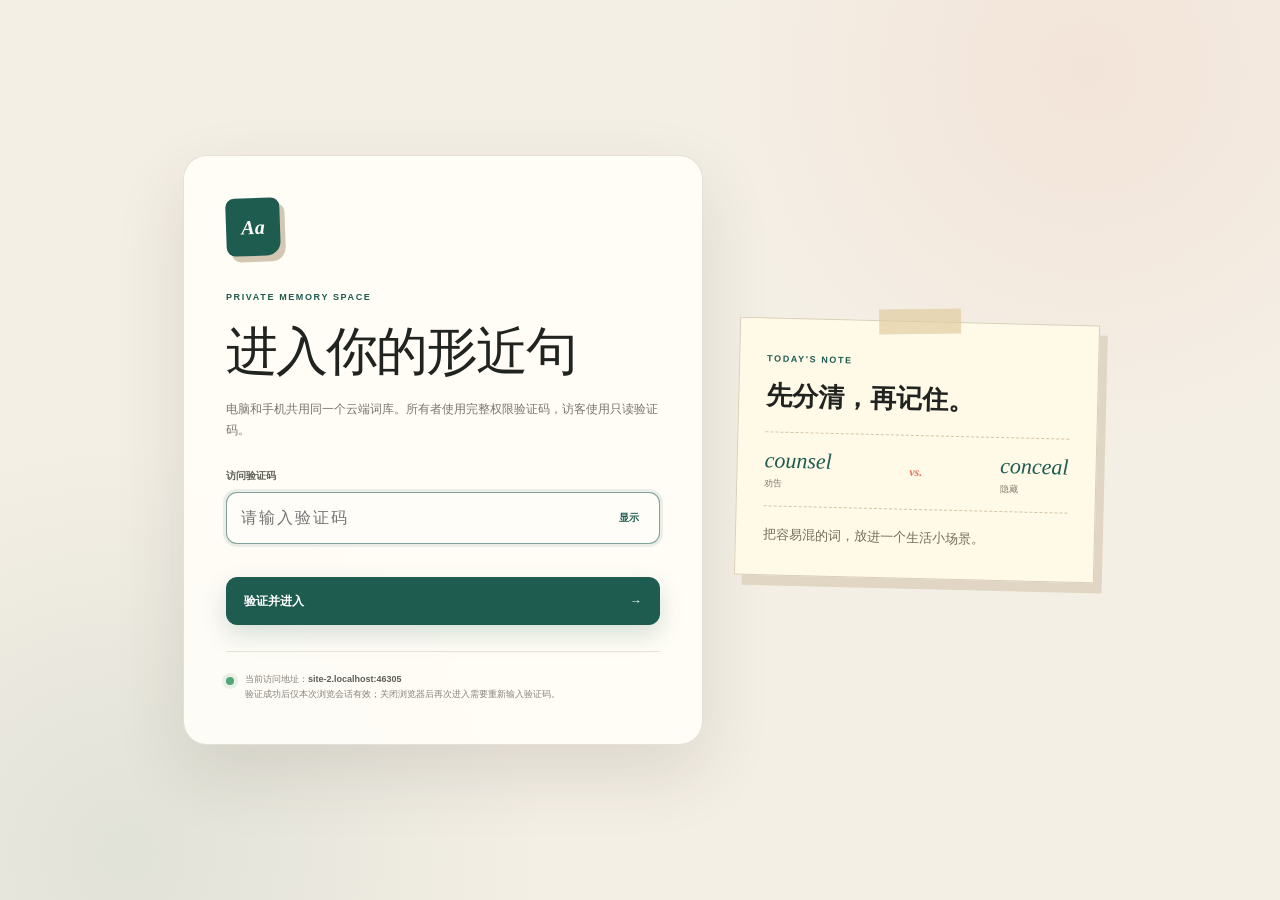
==== commit a67fc7bd: "Publish index.html" ====
--- a/index.html
+++ b/index.html
@@ -275,9 +275,14 @@
             <span id="reviewProgressText">1 / 3</span>
             <div class="review-progress"><i id="reviewProgressBar"></i></div>
           </div>
-          <button class="icon-button modal-close" data-close="reviewModal" aria-label="结束">
-            <svg><use href="#icon-close"></use></svg>
-          </button>
+          <div class="review-top-actions">
+            <button class="review-back-button" id="reviewPreviousButton" data-review-previous>
+              ← 上一个
+            </button>
+            <button class="icon-button modal-close" data-close="reviewModal" aria-label="结束">
+              <svg><use href="#icon-close"></use></svg>
+            </button>
+          </div>
         </div>
         <div class="review-body" id="reviewBody"></div>
       </section>
--- a/styles.css
+++ b/styles.css
@@ -2062,6 +2062,13 @@
   font-size: 11px;
 }
 
+.review-done-actions {
+  display: flex;
+  flex-wrap: wrap;
+  justify-content: center;
+  gap: 10px;
+}
+
 .toast {
   position: fixed;
   left: 50%;
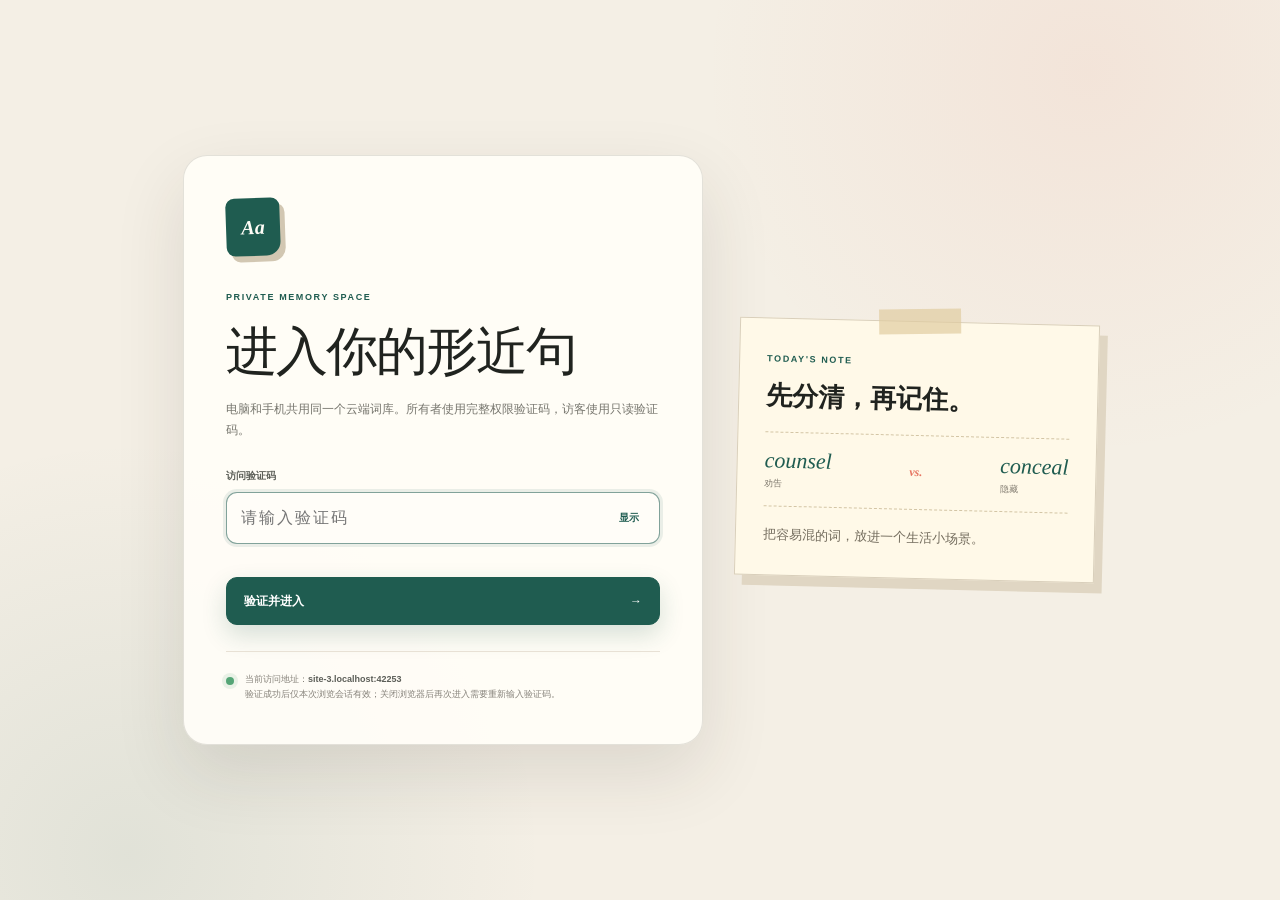
==== commit 6bc0a1a7: "Publish index.html" ====
--- a/index.html
+++ b/index.html
@@ -76,6 +76,9 @@
           <button class="nav-item" id="reviewNav">
             <svg><use href="#icon-spark"></use></svg><span>快速复习</span>
           </button>
+          <button class="nav-item" data-nav="studio">
+            <svg><use href="#icon-search"></use></svg><span>训练实验室</span>
+          </button>
         </nav>
         <div class="sidebar-note">
           <div class="note-pin"></div>
@@ -231,6 +234,51 @@
             <button class="soft-button" id="toggleCorrectionsButton">查看清单</button>
           </div>
         </section>
+
+        <section class="view" id="studioView">
+          <div class="page-heading">
+            <div>
+              <span class="eyebrow">MEMORY LAB · ACTIVE RECALL</span>
+              <h1>训练实验室</h1>
+              <p>把“看懂”升级成“分得清、想得起、用得上”。</p>
+            </div>
+          </div>
+
+          <div class="studio-grid">
+            <article class="studio-tool studio-detective">
+              <span class="studio-number">01</span>
+              <span class="section-kicker">FIND THE IMPOSTER</span>
+              <h2>形近词侦探</h2>
+              <p>从一句英文中找出被错误替换的冒牌词。答错后会展开原句、翻译和整组辨析。</p>
+              <button class="primary-button" id="detectiveButton">开始 10 题侦探任务</button>
+            </article>
+
+            <article class="studio-tool studio-audio">
+              <span class="studio-number">02</span>
+              <span class="section-kicker">LISTEN &amp; RECALL</span>
+              <h2>一分钟语音回忆</h2>
+              <p>只听美式发音，不先看单词。先回想，再揭晓释义和生活例句。</p>
+              <button class="primary-button" id="audioRecallButton">开始听音回想</button>
+            </article>
+
+            <article class="studio-tool studio-challenge">
+              <span class="studio-number">03</span>
+              <span class="section-kicker">FRIEND CHALLENGE</span>
+              <h2>好友 10 词挑战</h2>
+              <p>随机抽取 10 个词生成挑战链接。朋友用访客验证码进入，不会改动你的学习进度。</p>
+              <button class="primary-button" id="challengeButton">生成挑战链接</button>
+            </article>
+
+            <article class="studio-tool studio-confusions">
+              <span class="studio-number">04</span>
+              <span class="section-kicker">CONFUSION MAP</span>
+              <h2>我的混淆地图</h2>
+              <p id="confusionMapSummary">正在整理你的易混词关系…</p>
+              <div class="confusion-map" id="confusionMapContent"></div>
+              <button class="soft-button" id="confusionDrillButton">重练最易混的词</button>
+            </article>
+          </div>
+        </section>
       </main>
     </div>
 
@@ -270,7 +318,7 @@
     <div class="modal-backdrop review-backdrop" id="reviewModal" hidden>
       <section class="review-card" role="dialog" aria-modal="true">
         <div class="review-top">
-          <div><span class="section-kicker">QUICK RECALL</span><h2>先想意思，再揭晓</h2></div>
+          <div><span class="section-kicker">QUICK RECALL</span><h2 id="reviewTitle">先想意思，再揭晓</h2></div>
           <div class="review-progress-wrap">
             <span id="reviewProgressText">1 / 3</span>
             <div class="review-progress"><i id="reviewProgressBar"></i></div>
@@ -285,6 +333,25 @@
           </div>
         </div>
         <div class="review-body" id="reviewBody"></div>
+      </section>
+    </div>
+
+    <div class="modal-backdrop" id="challengeModal" hidden>
+      <section class="modal-card challenge-modal-card" role="dialog" aria-modal="true">
+        <div class="modal-header">
+          <div><span class="section-kicker">FRIEND CHALLENGE</span><h2>好友 10 词挑战</h2></div>
+          <button class="icon-button modal-close" data-close="challengeModal" aria-label="关闭">
+            <svg><use href="#icon-close"></use></svg>
+          </button>
+        </div>
+        <div class="challenge-modal-body">
+          <p>把下面的链接发给朋友。对方输入访客验证码后即可开始，答题结果不会记录到你的学习进度。</p>
+          <label>
+            <span>挑战链接</span>
+            <input id="challengeLink" readonly />
+          </label>
+          <button class="primary-button" id="copyChallengeButton">复制挑战链接</button>
+        </div>
       </section>
     </div>
 
--- a/styles.css
+++ b/styles.css
@@ -1902,6 +1902,35 @@
   font-weight: 700;
 }
 
+.review-top-actions {
+  display: flex;
+  align-items: center;
+  justify-content: flex-end;
+  gap: 8px;
+}
+
+.review-back-button {
+  min-height: 34px;
+  padding: 0 11px;
+  border: 1px solid #d7d0c4;
+  border-radius: 99px;
+  color: #315f52;
+  background: #fffdf8;
+  font-size: 10px;
+  font-weight: 700;
+  transition: border-color 160ms ease, opacity 160ms ease, transform 160ms ease;
+}
+
+.review-back-button:hover:not(:disabled) {
+  border-color: #8eb2a7;
+  transform: translateY(-1px);
+}
+
+.review-back-button:disabled {
+  cursor: not-allowed;
+  opacity: 0.36;
+}
+
 .review-progress-wrap span {
   display: block;
   margin-bottom: 8px;
